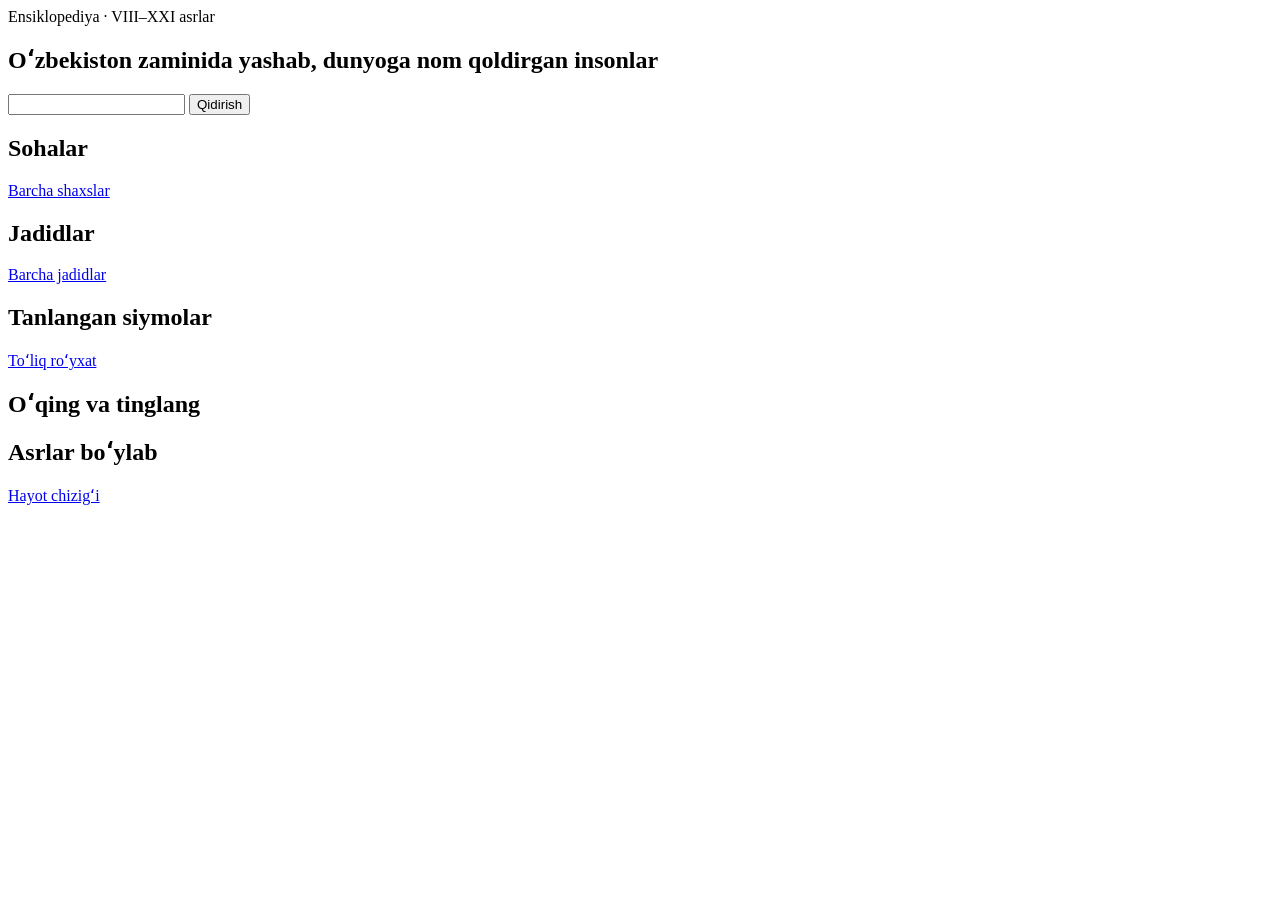
==== index.html @ da5633ae "Add files via upload" ====
<!doctype html>
<html lang="uz">
<head>
  <meta charset="utf-8">
  <meta name="viewport" content="width=device-width, initial-scale=1">
  <link rel="preconnect" href="https://fonts.googleapis.com">
  <link rel="preconnect" href="https://fonts.gstatic.com" crossorigin>
  <link href="https://fonts.googleapis.com/css2?family=Source+Serif+4:ital,opsz,wght@0,8..60,400;0,8..60,600;1,8..60,400&family=Golos+Text:wght@400;500;600&display=swap" rel="stylesheet">
  <link rel="stylesheet" href="css/style.css">
  <link rel="icon" href="data:image/svg+xml,%3Csvg xmlns=%27http://www.w3.org/2000/svg%27 viewBox=%270 0 32 32%27%3E%3Crect width=%2732%27 height=%2732%27 rx=%276%27 fill=%27%231d1a14%27/%3E%3Ctext x=%2716%27 y=%2723%27 font-family=%27Georgia,serif%27 font-size=%2720%27 font-weight=%27700%27 fill=%27%23f6f0e4%27 text-anchor=%27middle%27%3EM%3C/text%3E%3C/svg%3E">
  <script>document.documentElement.classList.add('js')</script>
  <title data-i18n="title.index">MEROS — Oʻzbekiston buyuk siymolari ensiklopediyasi</title>
  <meta name="description" content="Oʻzbekiston zaminida yashab, dunyoga nom qoldirgan shoirlar, olimlar va maʼrifatparvarlar haqida biografiyalar, asarlar va audiokitoblar.">
</head>
<body data-page="index">
  <header id="site-header"></header>
  <main>
    <section class="hero">
      <div class="wrap">
        <div class="load-in">
          <span class="label" data-i18n="home.kicker">Ensiklopediya · VIII–XXI asrlar</span>
          <h1 class="display" data-i18n="home.title">Oʻzbekiston zaminida yashab, dunyoga nom qoldirgan insonlar</h1>
          <p class="lede" data-i18n="home.lede"></p>
          <form class="hero-search" id="hero-form" role="search">
            <input type="search" data-i18n-ph="home.searchPh" placeholder="" aria-label="Qidiruv">
            <button type="submit" data-i18n="ui.search">Qidirish</button>
          </form>
        </div>
        <div class="hero-feature" id="feature"></div>
      </div>
    </section>
    <section class="section">
      <div class="wrap">
        <div class="section-head rv"><h2 class="h2" data-i18n="home.fields">Sohalar</h2><a class="link" href="shaxslar.html" data-i18n="home.all">Barcha shaxslar</a></div>
        <div class="fields rv" id="fields"></div>
      </div>
    </section>
    <section class="section jadid-band">
      <div class="wrap">
        <div class="section-head rv"><div><h2 class="h2" data-i18n="home.jadids">Jadidlar</h2><p data-i18n="home.jadidsText"></p></div><a class="link" href="shaxslar.html?soha=jadid" data-i18n="home.jadidsAll">Barcha jadidlar</a></div>
        <div class="jadid-strip rv" id="jadids"></div>
      </div>
    </section>
    <section class="section">
      <div class="wrap">
        <div class="section-head rv"><h2 class="h2" data-i18n="home.featured">Tanlangan siymolar</h2><a class="link" href="shaxslar.html" data-i18n="home.fullList">Toʻliq roʻyxat</a></div>
        <div class="grid g-4" id="featured"></div>
      </div>
    </section>
    <section class="section">
      <div class="wrap listen">
        <div class="rv"><h2 class="h2" data-i18n="home.listen">Oʻqing va tinglang</h2><p class="lede" style="margin-top:14px" data-i18n="home.listenText"></p></div>
        <div class="listen-list rv" id="listen"></div>
      </div>
    </section>
    <section class="section">
      <div class="wrap">
        <div class="section-head rv"><h2 class="h2" data-i18n="home.centuries">Asrlar boʻylab</h2><a class="link" href="davrlar.html" data-i18n="home.lifeline">Hayot chizigʻi</a></div>
        <div class="centuries rv" id="centuries"></div>
      </div>
    </section>
  </main>
  <footer id="site-footer"></footer>
  <script src="js/data.js"></script>
  <script src="js/i18n.js"></script>
  <script src="js/people-ru.js"></script>
  <script src="js/people-en.js"></script>
  <script src="js/works.js"></script>
  <script src="js/audio.js"></script>
  <script src="js/app.js"></script>
</body>
</html>
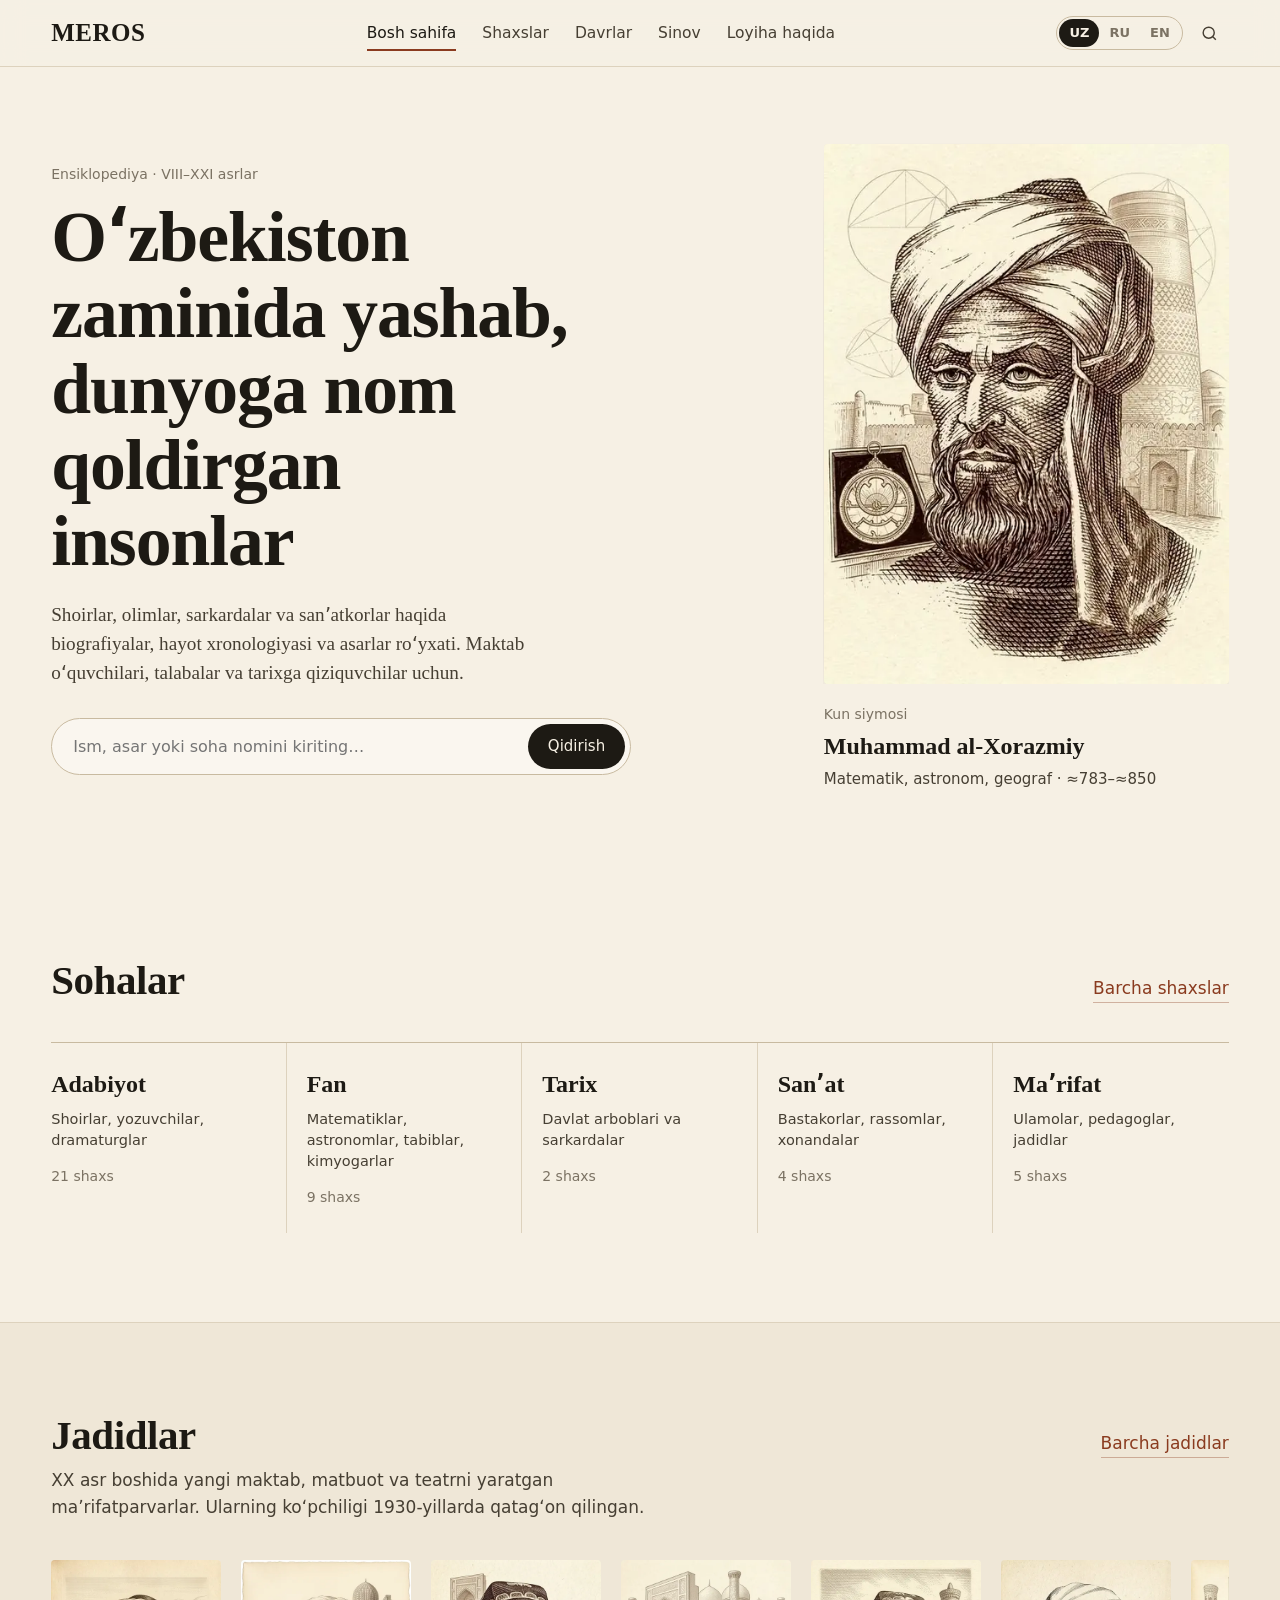
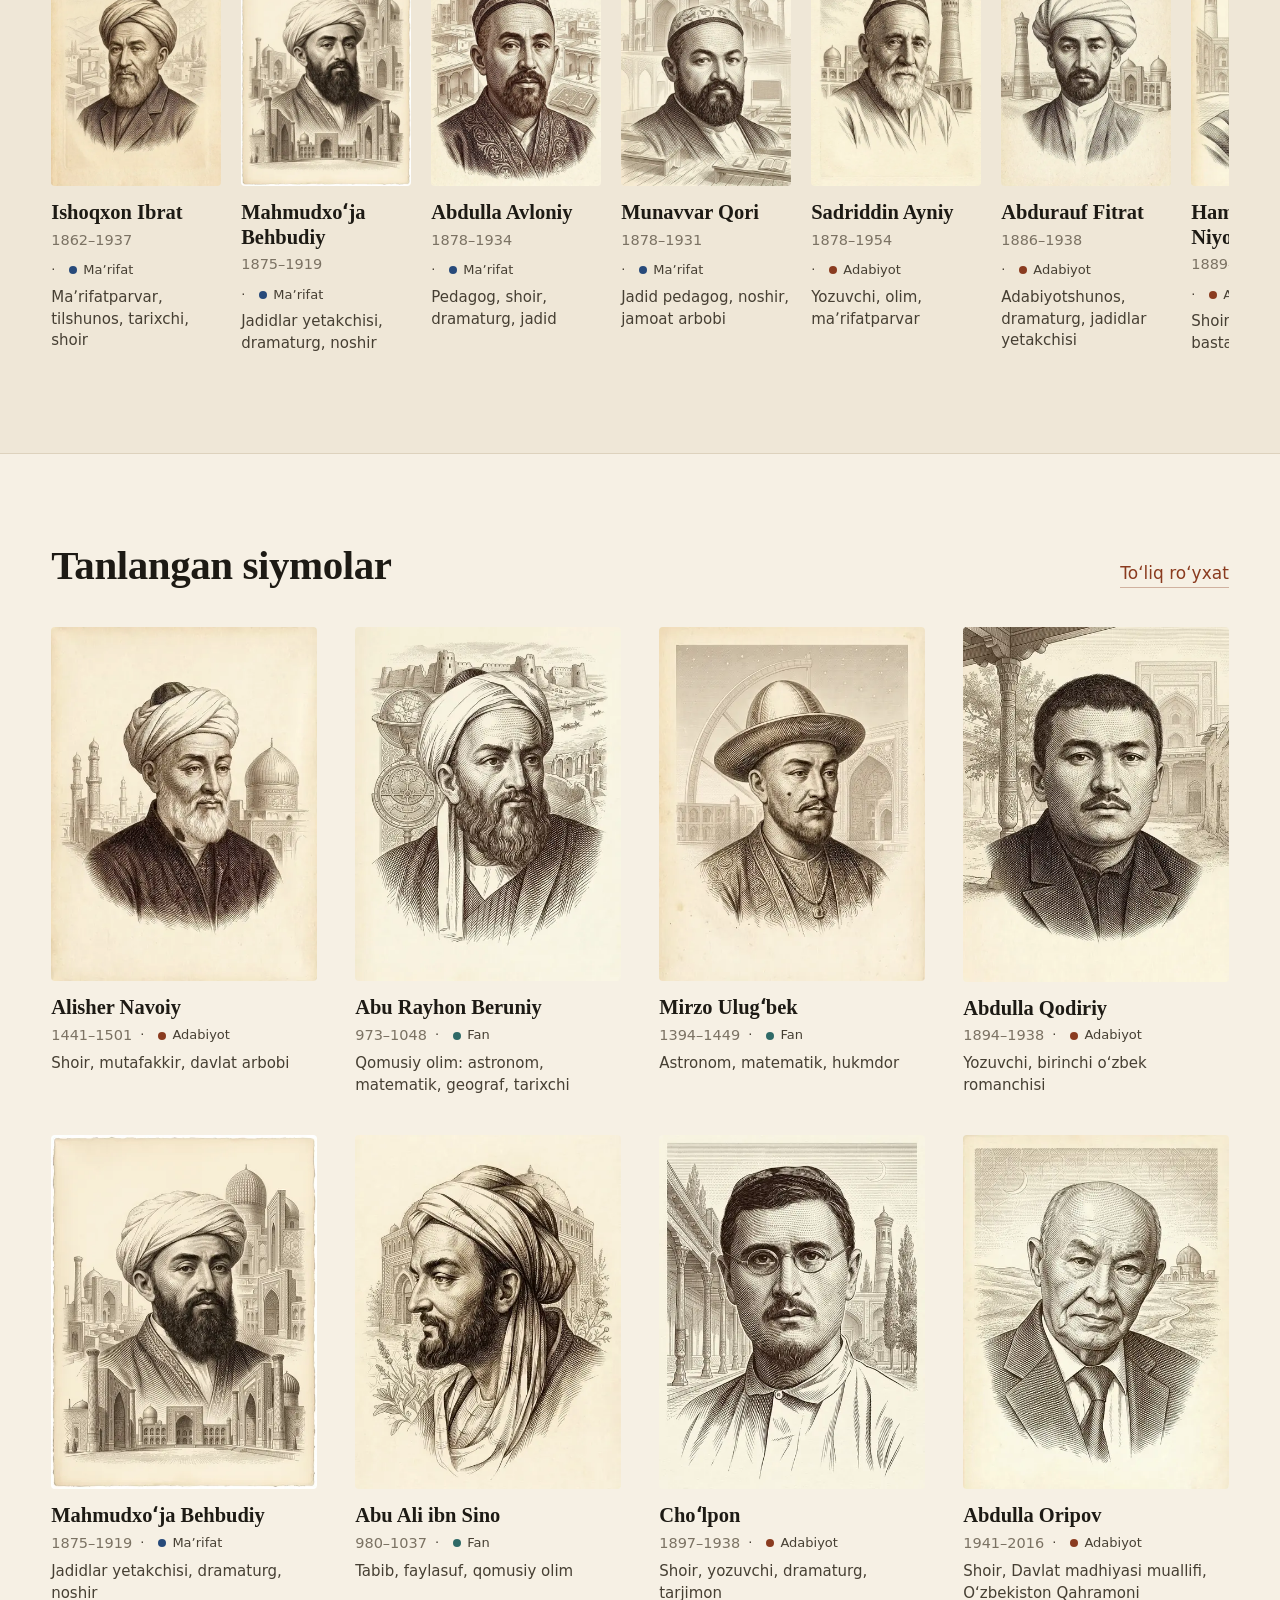
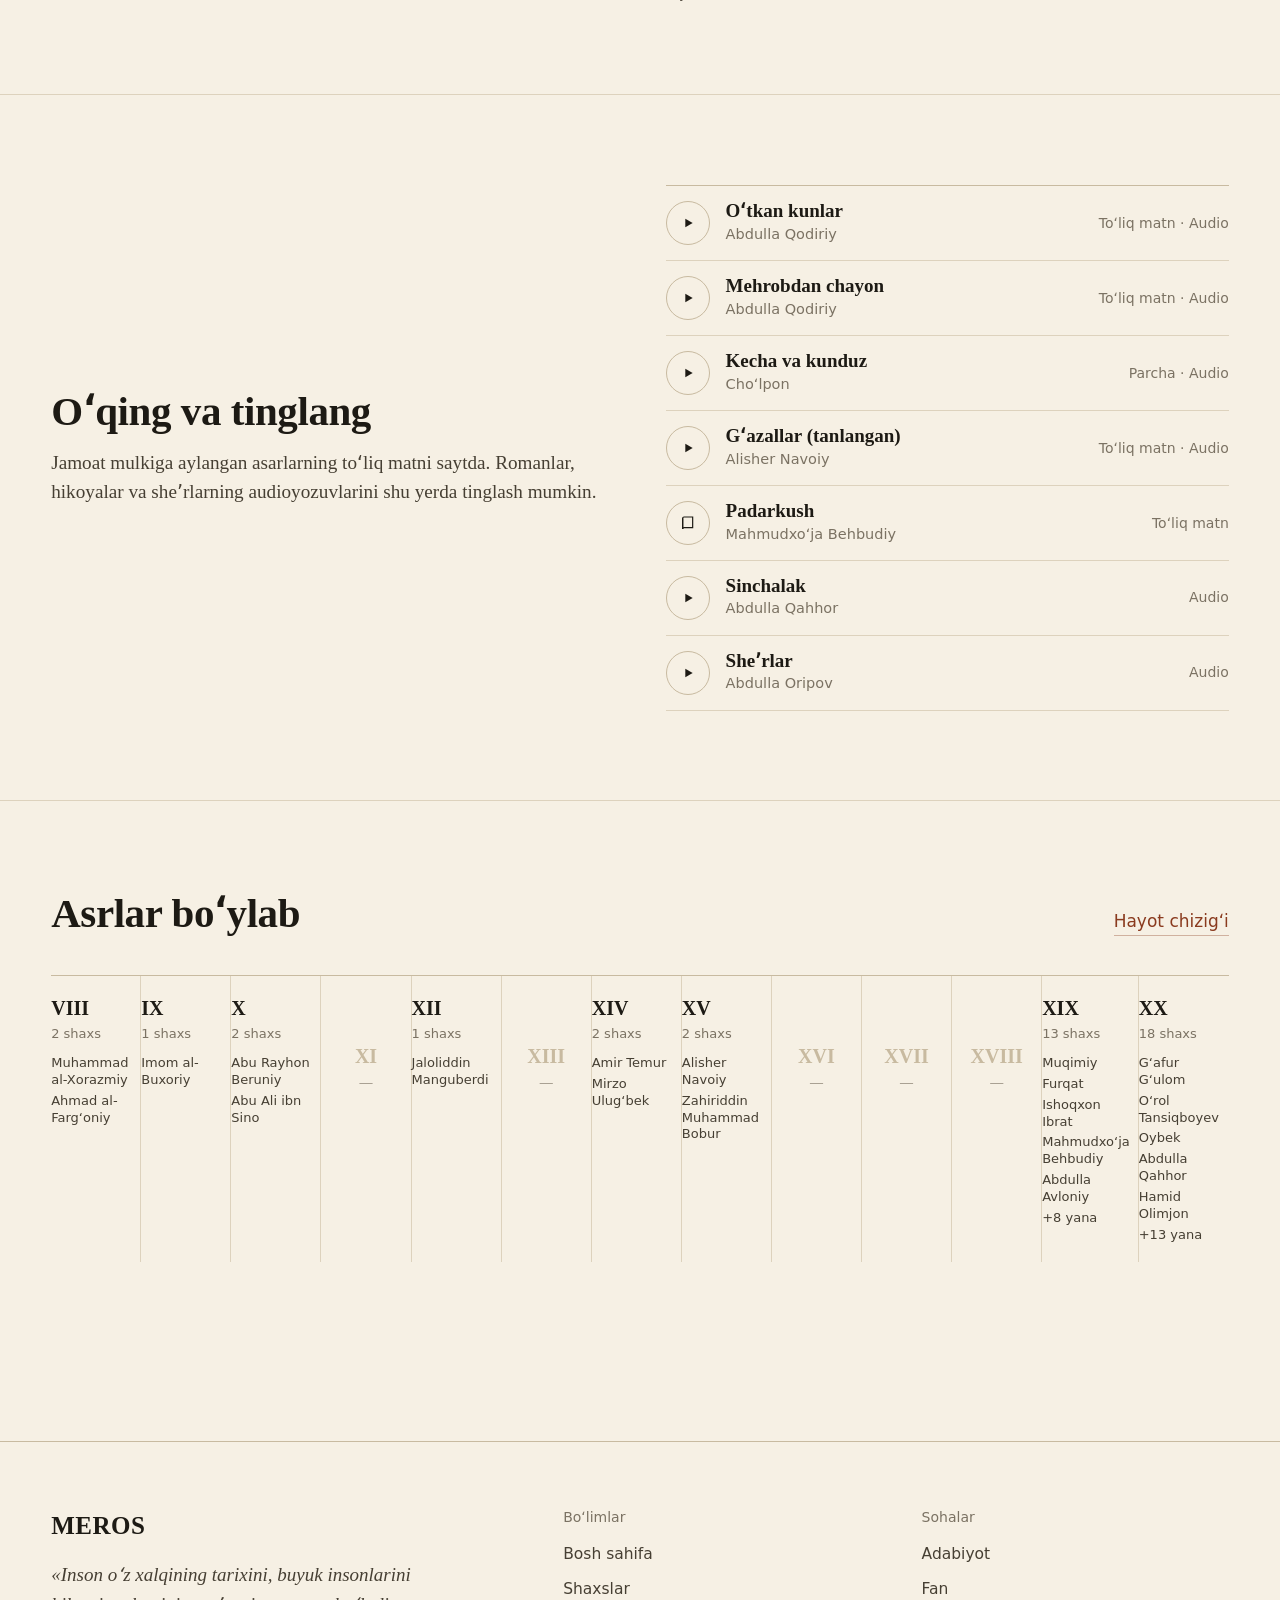
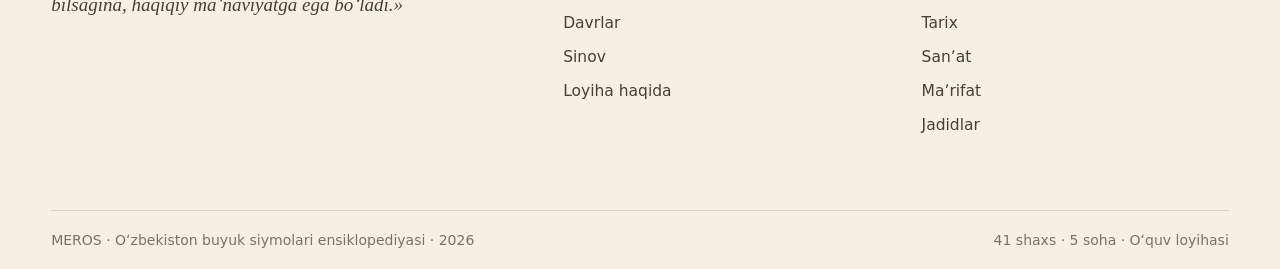
==== commit 8e18123c: "Add files via upload" ====
--- a/index.html
+++ b/index.html
@@ -61,12 +61,18 @@
     </section>
   </main>
   <footer id="site-footer"></footer>
-  <script src="js/data.js"></script>
-  <script src="js/i18n.js"></script>
-  <script src="js/people-ru.js"></script>
-  <script src="js/people-en.js"></script>
-  <script src="js/works.js"></script>
-  <script src="js/audio.js"></script>
-  <script src="js/app.js"></script>
+  <script>
+  (function () {
+    var l = new URLSearchParams(location.search).get("lang");
+    if (!l) { try { l = localStorage.getItem("meros-lang"); } catch (e) {} }
+    var s = ["js/data.js", "js/i18n.js"];
+    if (l === "ru") s.push("js/people-ru.js");
+    if (l === "en") s.push("js/people-en.js");
+    s.push("js/works.js");
+    if (/(index|asar)\.html$|\/$/.test(location.pathname)) s.push("js/audio.js");
+    s.push("js/app.js");
+    s.forEach(function (src) { var e = document.createElement("script"); e.src = src; e.async = false; document.body.appendChild(e); });
+  })();
+  </script>
 </body>
 </html>
--- a/css/style.css
+++ b/css/style.css
@@ -0,0 +1,562 @@
+/* MEROS — dizayn tizimi. Qogʻoz, siyoh, gravyura. */
+:root {
+  --paper: #f6f0e4;
+  --paper-2: #efe7d7;
+  --paper-3: #e6dcc8;
+  --ink: #1d1a14;
+  --ink-2: #463f33;
+  --mute: #7b7263;
+  --rule: #ddd2bd;
+  --rule-2: #c8baa0;
+  --accent: #8a3b1f;      /* terrakota — faqat urgʻu uchun */
+  --accent-2: #b0512c;
+  --lapis: #274a7a;
+  --f-adabiyot: #8a3b1f; --f-fan: #2f6a67; --f-tarix: #6b4a8a; --f-sanat: #a7792b; --f-marifat: #274a7a;
+  --serif: "Source Serif 4", "Iowan Old Style", Georgia, serif;
+  --sans: "Golos Text", "Segoe UI", system-ui, sans-serif;
+  --gutter: clamp(16px, 4vw, 56px);
+  --max: 1280px;
+  --ease: cubic-bezier(.22,.7,.2,1);
+}
+@media (prefers-color-scheme: dark) {
+  :root:not([data-theme="light"]) {
+    --paper: #16140f; --paper-2: #1e1b15; --paper-3: #29251d;
+    --ink: #eee7d8; --ink-2: #cdc4b2; --mute: #958b7a; --rule: #332e25; --rule-2: #4a4336;
+    --accent: #e0875f; --accent-2: #f0a07b; --lapis: #9dbbe8;
+    --f-adabiyot: #e0875f; --f-fan: #74b8b3; --f-tarix: #b79ad6; --f-sanat: #d8ad5e; --f-marifat: #9dbbe8;
+  }
+}
+:root[data-theme="dark"] {
+  --paper: #16140f; --paper-2: #1e1b15; --paper-3: #29251d;
+  --ink: #eee7d8; --ink-2: #cdc4b2; --mute: #958b7a; --rule: #332e25; --rule-2: #4a4336;
+  --accent: #e0875f; --accent-2: #f0a07b; --lapis: #9dbbe8;
+}
+*, *::before, *::after { box-sizing: border-box; }
+html { -webkit-text-size-adjust: 100%; }
+body { margin: 0; background: var(--paper); color: var(--ink); font-family: var(--sans); font-size: 17px; line-height: 1.6; -webkit-font-smoothing: antialiased; text-rendering: optimizeLegibility; }
+img { max-width: 100%; display: block; }
+a { color: inherit; text-decoration: none; }
+a:focus-visible, button:focus-visible, input:focus-visible, select:focus-visible { outline: 2px solid var(--accent); outline-offset: 3px; }
+button { font: inherit; color: inherit; background: none; border: 0; padding: 0; cursor: pointer; }
+h1, h2, h3, h4 { margin: 0; font-weight: 600; }
+p { margin: 0; }
+ul, ol { margin: 0; padding: 0; list-style: none; }
+::selection { background: var(--accent); color: var(--paper); }
+
+/* Tipografika */
+.serif { font-family: var(--serif); }
+.label { font-size: 14px; color: var(--mute); font-weight: 500; }
+.mono { font-size: 14px; color: var(--mute); font-variant-numeric: tabular-nums; }
+.display { font-family: var(--serif); font-size: clamp(40px, 5.6vw, 76px); line-height: 1.06; letter-spacing: -.015em; font-weight: 600; text-wrap: balance; }
+.h2 { font-family: var(--serif); font-size: clamp(28px, 3.2vw, 42px); line-height: 1.12; letter-spacing: -.01em; text-wrap: balance; }
+.h3 { font-family: var(--serif); font-size: clamp(21px, 2vw, 26px); line-height: 1.2; }
+.lede { font-family: var(--serif); font-size: clamp(19px, 1.5vw, 22px); line-height: 1.5; color: var(--ink-2); text-wrap: pretty; }
+.prose { font-family: var(--serif); font-size: clamp(18px, 1.3vw, 20px); line-height: 1.68; }
+.prose p + p { margin-top: 1em; }
+.small { font-size: 15px; color: var(--mute); }
+.link { color: var(--accent); border-bottom: 1px solid color-mix(in srgb, var(--accent) 35%, transparent); transition: border-color .2s; }
+.link:hover { border-color: var(--accent); }
+.num { font-variant-numeric: tabular-nums lining-nums; }
+
+/* Layout */
+.wrap { max-width: var(--max); margin: 0 auto; padding: 0 var(--gutter); }
+.section { padding: clamp(56px, 7vw, 104px) 0; }
+.section + .section { border-top: 1px solid var(--rule); }
+.section-head { display: flex; align-items: baseline; justify-content: space-between; gap: 24px; margin-bottom: clamp(24px, 3vw, 44px); flex-wrap: wrap; }
+.section-head p { max-width: 56ch; color: var(--ink-2); margin-top: 8px; }
+.grid { display: grid; gap: clamp(20px, 3vw, 40px); }
+.g-3 { grid-template-columns: repeat(3, 1fr); }
+.g-4 { grid-template-columns: repeat(4, 1fr); }
+@media (max-width: 1024px) { .g-4 { grid-template-columns: repeat(3, 1fr); } }
+@media (max-width: 760px) { .g-3, .g-4 { grid-template-columns: 1fr 1fr; } }
+@media (max-width: 460px) { .g-3, .g-4 { grid-template-columns: 1fr; } }
+
+/* Header */
+.site-header { position: sticky; top: 0; z-index: 50; background: color-mix(in srgb, var(--paper) 90%, transparent); backdrop-filter: blur(12px); -webkit-backdrop-filter: blur(12px); border-bottom: 1px solid var(--rule); }
+.site-header .wrap { display: grid; grid-template-columns: auto 1fr auto; align-items: center; gap: 28px; height: 66px; }
+.brand-mark { font-family: var(--serif); font-size: 25px; font-weight: 600; letter-spacing: .02em; }
+.nav { display: flex; gap: 26px; justify-content: center; }
+.nav a { font-size: 15.5px; color: var(--ink-2); padding: 6px 0; position: relative; }
+.nav a::after { content: ""; position: absolute; left: 0; right: 100%; bottom: 0; height: 2px; background: var(--accent); transition: right .35s var(--ease); }
+.nav a:hover::after, .nav a[aria-current="page"]::after { right: 0; }
+.nav a[aria-current="page"] { color: var(--ink); }
+.header-tools { display: flex; align-items: center; gap: 8px; }
+.lang { display: inline-flex; border: 1px solid var(--rule-2); border-radius: 999px; padding: 2px; }
+.lang button { padding: 4px 10px; font-size: 13px; font-weight: 600; color: var(--mute); border-radius: 999px; transition: background .2s, color .2s; }
+.lang button[aria-pressed="true"] { background: var(--ink); color: var(--paper); }
+.icon-btn { width: 38px; height: 38px; display: grid; place-items: center; border-radius: 999px; color: var(--ink-2); transition: background .2s; }
+.icon-btn:hover { background: var(--paper-2); }
+.icon-btn svg { width: 19px; height: 19px; }
+.nav-toggle { display: none; }
+@media (max-width: 900px) {
+  .site-header .wrap { grid-template-columns: 1fr auto; }
+  .nav { display: none; }
+  .nav-toggle { display: grid; }
+  .nav.open { display: flex; flex-direction: column; gap: 0; position: absolute; left: 0; right: 0; top: 66px; background: var(--paper); border-bottom: 1px solid var(--rule); padding: 6px var(--gutter) 14px; animation: drop .3s var(--ease); }
+  .nav.open a { padding: 13px 0; border-bottom: 1px solid var(--rule); font-size: 18px; font-family: var(--serif); }
+  .nav.open a::after { display: none; }
+}
+@keyframes drop { from { opacity: 0; transform: translateY(-8px); } }
+
+/* Buttons */
+.btn { display: inline-flex; align-items: center; gap: 10px; padding: 12px 20px; border-radius: 999px; border: 1px solid var(--ink); font-size: 15px; font-weight: 500; transition: background .2s, color .2s, transform .2s; }
+.btn:hover { background: var(--ink); color: var(--paper); }
+.btn:active { transform: scale(.98); }
+.btn-primary { background: var(--ink); color: var(--paper); }
+.btn-primary:hover { background: var(--accent); border-color: var(--accent); }
+.btn-ghost { border-color: var(--rule-2); }
+.btn-ghost:hover { border-color: var(--ink); background: transparent; color: var(--ink); }
+.btn-sm { padding: 8px 14px; font-size: 14px; }
+.btn svg { width: 16px; height: 16px; }
+
+/* Portrait (gravyura) */
+.portrait { position: relative; overflow: hidden; background: #efe6d3; aspect-ratio: 3 / 4; border-radius: 4px; }
+.portrait img { width: 100%; height: 100%; object-fit: cover; transition: transform 1.2s var(--ease); }
+.card:hover .portrait img { transform: scale(1.035); }
+.monogram { position: absolute; inset: 0; display: grid; place-items: center; background: #efe6d3; color: #5b4630; }
+.monogram::before { content: ""; position: absolute; inset: 12px; border: 1px solid #cdbb9a; border-radius: 2px; }
+.monogram b { font-family: var(--serif); font-weight: 400; font-size: clamp(56px, 9vw, 110px); line-height: 1; letter-spacing: -.02em; }
+.monogram span { position: absolute; bottom: 22px; left: 0; right: 0; text-align: center; font-size: 14px; color: #8a7657; }
+.thumb { overflow: hidden; background: #efe6d3; position: relative; border-radius: 3px; }
+.thumb img { width: 100%; height: 100%; object-fit: cover; object-position: 50% 22%; }
+.thumb .monogram b { font-size: 20px; }
+.thumb .monogram::before { inset: 3px; }
+.thumb .monogram span { display: none; }
+
+/* Card */
+.card { display: block; }
+.card .portrait { margin-bottom: 14px; }
+.card-name { font-family: var(--serif); font-size: clamp(20px, 1.6vw, 23px); line-height: 1.2; font-weight: 600; }
+.card-meta { margin-top: 4px; font-size: 14.5px; color: var(--mute); display: flex; gap: 8px; flex-wrap: wrap; }
+.card-meta .dot::before { content: "·"; margin-right: 8px; }
+.card-role { margin-top: 6px; font-size: 15px; color: var(--ink-2); line-height: 1.45; }
+.tag { display: inline-flex; align-items: center; gap: 6px; font-size: 13px; font-weight: 500; color: var(--ink-2); }
+.tag i { width: 8px; height: 8px; border-radius: 50%; background: var(--f, var(--accent)); display: inline-block; }
+
+/* Rows */
+.rows { border-top: 1px solid var(--rule-2); }
+.row { display: grid; grid-template-columns: 60px 1fr auto; gap: 18px; align-items: center; padding: 14px 0; border-bottom: 1px solid var(--rule); transition: background .2s; }
+.row:hover { background: var(--paper-2); }
+.row .thumb { width: 60px; height: 76px; }
+.row-name { font-family: var(--serif); font-size: 21px; font-weight: 600; line-height: 1.2; }
+.row-sub { font-size: 15px; color: var(--ink-2); margin-top: 2px; }
+.row-years { font-size: 15px; color: var(--mute); white-space: nowrap; font-variant-numeric: tabular-nums; }
+@media (max-width: 560px) { .row { grid-template-columns: 52px 1fr; } .row .thumb { width: 52px; height: 66px; } .row-years { grid-column: 2; } }
+
+/* Hero */
+.hero .wrap { display: grid; grid-template-columns: 7fr 4fr; gap: clamp(28px, 5vw, 72px); padding-top: clamp(40px, 6vw, 88px); padding-bottom: clamp(48px, 6vw, 88px); align-items: center; }
+.hero .display { margin: 12px 0 22px; max-width: 15ch; }
+.hero .lede { max-width: 50ch; margin-bottom: 30px; }
+.hero-search { display: flex; max-width: 580px; border: 1px solid var(--rule-2); border-radius: 999px; background: color-mix(in srgb, var(--paper) 60%, white); padding: 5px; transition: border-color .2s, box-shadow .2s; }
+.hero-search:focus-within { border-color: var(--ink); box-shadow: 0 0 0 4px color-mix(in srgb, var(--accent) 12%, transparent); }
+.hero-search input { flex: 1; border: 0; background: transparent; padding: 10px 16px; font: inherit; font-size: 16px; color: var(--ink); min-width: 0; outline: none; }
+.hero-search button { padding: 0 20px; background: var(--ink); color: var(--paper); border-radius: 999px; font-weight: 500; font-size: 15px; }
+.hero-search button:hover { background: var(--accent); }
+.hero-feature .portrait { box-shadow: 0 30px 60px -30px rgba(60,40,20,.35); }
+.feature-cap { margin-top: 16px; }
+.feature-cap .name { font-family: var(--serif); font-size: 24px; font-weight: 600; }
+.feature-cap .sub { color: var(--ink-2); font-size: 15px; margin-top: 2px; }
+@media (max-width: 900px) { .hero .wrap { grid-template-columns: 1fr; } .hero-feature { max-width: 380px; } }
+
+/* Field index */
+.fields { display: grid; grid-template-columns: repeat(5, 1fr); border-top: 1px solid var(--rule-2); }
+.field-item { padding: 22px 20px 24px 0; border-right: 1px solid var(--rule); transition: background .25s; position: relative; }
+.field-item + .field-item { padding-left: 20px; }
+.field-item:last-child { border-right: 0; }
+.field-item:hover { background: var(--paper-2); }
+.field-item .fname { font-family: var(--serif); font-size: 24px; font-weight: 600; }
+.field-item .fdesc { font-size: 14.5px; color: var(--ink-2); margin-top: 6px; line-height: 1.45; }
+.field-item .fcount { margin-top: 14px; font-size: 14px; color: var(--mute); }
+.field-item::before { content: ""; position: absolute; left: 0; top: -1px; height: 2px; width: 0; background: var(--f); transition: width .5s var(--ease); }
+.field-item + .field-item::before { left: 20px; }
+.field-item:hover::before { width: 48px; }
+@media (max-width: 1000px) { .fields { grid-template-columns: 1fr 1fr; } .field-item, .field-item + .field-item { padding: 20px 16px 20px 0; border-right: 0; border-bottom: 1px solid var(--rule); } .field-item + .field-item::before { left: 0; } }
+
+/* Jadids band */
+.jadid-band { background: var(--paper-2); }
+.jadid-strip { display: grid; grid-auto-flow: column; grid-auto-columns: minmax(170px, 1fr); gap: 20px; overflow-x: auto; padding-bottom: 8px; scroll-snap-type: x mandatory; scrollbar-width: thin; }
+.jadid-strip .card { scroll-snap-align: start; }
+
+/* Listen band */
+.listen { display: grid; grid-template-columns: 1fr 1fr; gap: clamp(24px, 4vw, 56px); align-items: center; }
+.listen-list { border-top: 1px solid var(--rule-2); }
+.listen-item { display: grid; grid-template-columns: 44px 1fr auto; gap: 16px; align-items: center; padding: 14px 0; border-bottom: 1px solid var(--rule); }
+.listen-item .play { width: 44px; height: 44px; border-radius: 50%; border: 1px solid var(--rule-2); display: grid; place-items: center; transition: background .2s, border-color .2s; }
+.listen-item:hover .play { background: var(--ink); color: var(--paper); border-color: var(--ink); }
+.listen-item .play svg { width: 16px; height: 16px; }
+.listen-item .t { font-family: var(--serif); font-size: 19px; font-weight: 600; line-height: 1.2; }
+.listen-item .a { font-size: 14.5px; color: var(--mute); }
+@media (max-width: 800px) { .listen { grid-template-columns: 1fr; } }
+
+/* Centuries strip */
+.centuries { display: grid; grid-template-columns: repeat(13, 1fr); border-top: 1px solid var(--rule-2); }
+.century { padding: 16px 8px 18px 0; border-right: 1px solid var(--rule); min-height: 130px; }
+.century:last-child { border-right: 0; }
+.century .c { font-family: var(--serif); font-size: 20px; font-weight: 600; }
+.century .n { font-size: 13px; color: var(--mute); }
+.century ul { margin-top: 10px; display: flex; flex-direction: column; gap: 4px; }
+.century li a { font-size: 13px; color: var(--ink-2); line-height: 1.3; display: block; }
+.century li a:hover { color: var(--accent); }
+.century.empty .c { color: var(--rule-2); }
+@media (max-width: 1100px) { .centuries { grid-template-columns: repeat(7, 1fr); } .century { border-bottom: 1px solid var(--rule); } }
+@media (max-width: 640px) { .centuries { grid-template-columns: repeat(4, 1fr); } }
+
+/* Footer */
+.site-footer { border-top: 1px solid var(--rule-2); margin-top: clamp(56px, 7vw, 104px); }
+.site-footer .top { padding: clamp(40px, 5vw, 64px) 0; display: grid; grid-template-columns: 1.5fr 1fr 1fr; gap: var(--gutter); }
+.site-footer .fq { margin-top: 14px; font-family: var(--serif); font-style: italic; font-size: 19px; color: var(--ink-2); max-width: 42ch; }
+.site-footer h4 { font-size: 14px; color: var(--mute); font-weight: 500; margin-bottom: 12px; }
+.site-footer li { margin-bottom: 7px; }
+.site-footer li a { color: var(--ink-2); font-size: 15.5px; }
+.site-footer li a:hover { color: var(--accent); }
+.site-footer .bottom { border-top: 1px solid var(--rule); padding: 18px 0; display: flex; justify-content: space-between; gap: 16px; flex-wrap: wrap; font-size: 14px; color: var(--mute); }
+@media (max-width: 760px) { .site-footer .top { grid-template-columns: 1fr; } }
+
+/* Catalog */
+.page-head { padding: clamp(36px, 5vw, 72px) 0 clamp(20px, 3vw, 36px); }
+.page-head .display { font-size: clamp(38px, 5vw, 64px); margin: 0 0 14px; }
+.page-head .lede { max-width: 60ch; }
+.toolbar { position: sticky; top: 66px; z-index: 30; background: color-mix(in srgb, var(--paper) 94%, transparent); backdrop-filter: blur(8px); border-bottom: 1px solid var(--rule); display: grid; grid-template-columns: 1fr auto; gap: 14px; align-items: center; padding: 12px 0; }
+.chips { display: flex; gap: 6px; flex-wrap: wrap; }
+.chip { padding: 7px 14px; border: 1px solid var(--rule-2); border-radius: 999px; font-size: 14.5px; color: var(--ink-2); transition: all .2s var(--ease); }
+.chip:hover { border-color: var(--ink); color: var(--ink); }
+.chip[aria-pressed="true"] { background: var(--ink); color: var(--paper); border-color: var(--ink); }
+.tools { display: flex; gap: 8px; align-items: center; flex-wrap: wrap; }
+.field { display: inline-flex; align-items: center; gap: 8px; border: 1px solid var(--rule-2); border-radius: 999px; padding: 0 12px; height: 38px; }
+.field input, .field select { border: 0; background: transparent; font: inherit; font-size: 14.5px; color: var(--ink); height: 100%; min-width: 0; outline: none; }
+.field select { appearance: none; -webkit-appearance: none; cursor: pointer; padding-right: 2px; }
+.field svg { width: 15px; height: 15px; color: var(--mute); flex: none; }
+.seg { display: inline-flex; border: 1px solid var(--rule-2); border-radius: 999px; padding: 2px; }
+.seg button { width: 34px; height: 32px; display: grid; place-items: center; color: var(--mute); border-radius: 999px; }
+.seg button[aria-pressed="true"] { background: var(--ink); color: var(--paper); }
+.seg svg { width: 16px; height: 16px; }
+.results-meta { display: flex; justify-content: space-between; align-items: baseline; padding: 20px 0; gap: 12px; flex-wrap: wrap; }
+.empty { padding: 64px 0; text-align: center; color: var(--mute); font-family: var(--serif); font-size: 22px; }
+@media (max-width: 900px) { .toolbar { grid-template-columns: 1fr; } .chips { overflow-x: auto; flex-wrap: nowrap; scrollbar-width: none; } .chips::-webkit-scrollbar { display: none; } .chip { white-space: nowrap; } }
+
+/* Person */
+main:has(> .region-bg) { position: relative; }
+.region-bg { position: absolute; top: 0; left: 0; right: 0; height: clamp(440px, 78vh, 780px); z-index: 0; pointer-events: none; overflow: hidden; -webkit-mask-image: linear-gradient(to right, transparent 0, #000 12%, #000 88%, transparent 100%); mask-image: linear-gradient(to right, transparent 0, #000 12%, #000 88%, transparent 100%); }
+.region-bg img { width: 100%; height: 100%; object-fit: cover; object-position: center 55%; opacity: 0; transition: opacity 1.2s var(--ease); -webkit-mask-image: linear-gradient(to bottom, #000 0%, rgba(0,0,0,.85) 45%, transparent 100%); mask-image: linear-gradient(to bottom, #000 0%, rgba(0,0,0,.85) 45%, transparent 100%); }
+.region-bg.on img { opacity: .4; }
+.region-bg ~ .wrap { position: relative; z-index: 1; }
+@media (prefers-color-scheme: dark) { :root:not([data-theme="light"]) .region-bg img { filter: invert(1) sepia(.35) brightness(.9); } :root:not([data-theme="light"]) .region-bg.on img { opacity: .16; } }
+:root[data-theme="dark"] .region-bg img { filter: invert(1) sepia(.35) brightness(.9); }
+:root[data-theme="dark"] .region-bg.on img { opacity: .16; }
+@media (max-width: 760px) { .region-bg { height: 520px; } .region-bg img { object-position: 60% 40%; } .region-bg.on img { opacity: .28; } }
+@media print { .region-bg { display: none; } }
+.crumbs { display: flex; gap: 8px; align-items: center; padding-top: 22px; flex-wrap: wrap; font-size: 14.5px; color: var(--mute); }
+.crumbs a:hover { color: var(--accent); }
+.person-head { display: grid; grid-template-columns: 4fr 7fr; gap: clamp(28px, 5vw, 72px); align-items: end; padding: clamp(24px, 4vw, 48px) 0 clamp(28px, 4vw, 48px); }
+.person-head .portrait { max-width: 460px; box-shadow: 0 30px 60px -32px rgba(60,40,20,.4); }
+.photo-cap { margin-top: 10px; font-size: 14px; color: var(--mute); display: flex; gap: 12px; flex-wrap: wrap; }
+.photo-cap button { color: var(--accent); border-bottom: 1px solid color-mix(in srgb, var(--accent) 35%, transparent); }
+.person-head .display { font-size: clamp(38px, 5vw, 68px); margin: 10px 0 8px; }
+.person-role { font-family: var(--serif); font-size: clamp(19px, 1.6vw, 23px); color: var(--ink-2); font-style: italic; }
+.person-dates { margin-top: 22px; display: flex; gap: 32px; flex-wrap: wrap; border-top: 1px solid var(--rule-2); padding-top: 16px; }
+.person-dates small { display: block; font-size: 14px; color: var(--mute); }
+.person-dates b { display: block; font-family: var(--serif); font-size: 21px; font-weight: 600; margin: 2px 0; }
+.person-head .lede { margin-top: 24px; }
+@media (max-width: 900px) { .person-head { grid-template-columns: 1fr; } .person-head .portrait { max-width: 340px; } }
+
+/* Life path (journey) */
+.journey { padding: clamp(40px, 5vw, 72px) 0; border-top: 1px solid var(--rule); }
+.journey-ends { display: grid; grid-template-columns: 1fr 1fr; gap: 24px; margin-top: 26px; }
+.journey-end { padding: 20px 22px; border-radius: 6px; background: var(--paper-2); }
+.journey-end:last-child { background: var(--ink); color: var(--paper); }
+.journey-end small { display: block; font-size: 14px; opacity: .7; margin-bottom: 6px; }
+.journey-end p { font-family: var(--serif); font-size: clamp(18px, 1.6vw, 22px); line-height: 1.35; font-weight: 600; }
+.jline { position: relative; margin: 36px 0 8px; height: 150px; }
+.jline svg { position: absolute; inset: 0; width: 100%; height: 100%; overflow: visible; }
+.jline .track { stroke: var(--rule-2); stroke-width: 1; }
+.jline .path { stroke: var(--accent); stroke-width: 3; stroke-linecap: round; fill: none; stroke-dasharray: 1; stroke-dashoffset: 1; }
+.jline.in .path { animation: draw 2.2s var(--ease) forwards; }
+@keyframes draw { to { stroke-dashoffset: 0; } }
+.jdot { position: absolute; top: 50%; transform: translate(-50%, -50%) scale(0); width: 14px; height: 14px; border-radius: 50%; background: var(--paper); border: 3px solid var(--accent); transition: transform .45s var(--ease); cursor: default; }
+.jline.in .jdot { transform: translate(-50%, -50%) scale(1); }
+.jdot.end { width: 20px; height: 20px; background: var(--accent); }
+.jlabel { position: absolute; width: 150px; font-size: 13.5px; line-height: 1.3; color: var(--ink-2); opacity: 0; transition: opacity .5s var(--ease), transform .5s var(--ease); }
+.jlabel b { display: block; font-family: var(--serif); font-size: 18px; color: var(--ink); font-variant-numeric: lining-nums; }
+.jlabel.up { bottom: calc(50% + 16px); transform: translate(-50%, 8px); text-align: center; }
+.jlabel.down { top: calc(50% + 16px); transform: translate(-50%, -8px); text-align: center; }
+.jline.in .jlabel { opacity: 1; transform: translate(-50%, 0); }
+.jlist { display: none; }
+@media (max-width: 760px) {
+  .journey-ends { grid-template-columns: 1fr; }
+  .jline { display: none; }
+  .jlist { display: block; border-left: 3px solid var(--accent); margin: 26px 0 0 8px; padding-left: 20px; }
+  .jlist li { position: relative; padding: 8px 0; }
+  .jlist li::before { content: ""; position: absolute; left: -29px; top: 15px; width: 12px; height: 12px; border-radius: 50%; background: var(--paper); border: 3px solid var(--accent); }
+  .jlist b { font-family: var(--serif); font-size: 18px; margin-right: 8px; }
+}
+
+/* Top works */
+.top-works { padding: clamp(40px, 5vw, 72px) 0; border-top: 1px solid var(--rule); }
+.tw-grid { display: grid; grid-template-columns: repeat(3, 1fr); gap: 20px; }
+.tw { display: flex; flex-direction: column; padding: 24px; border: 1px solid var(--rule-2); border-radius: 8px; background: color-mix(in srgb, var(--paper) 70%, white); transition: transform .35s var(--ease), box-shadow .35s var(--ease), border-color .35s; }
+.tw:hover { transform: translateY(-4px); box-shadow: 0 22px 40px -28px rgba(60,40,20,.45); border-color: var(--ink); }
+.tw .kind { font-size: 13.5px; color: var(--mute); display: flex; gap: 8px; align-items: center; }
+.tw .kind .n { font-family: var(--serif); font-size: 28px; color: var(--accent); font-weight: 600; margin-right: 6px; line-height: 1; }
+.tw h3 { font-family: var(--serif); font-size: 23px; line-height: 1.2; margin: 14px 0 10px; }
+.tw p { font-size: 15.5px; color: var(--ink-2); line-height: 1.55; flex: 1; display: -webkit-box; -webkit-line-clamp: 6; -webkit-box-orient: vertical; overflow: hidden; }
+.tw .acts { margin-top: 18px; display: flex; gap: 8px; flex-wrap: wrap; }
+.badge { display: inline-flex; align-items: center; gap: 5px; font-size: 12.5px; font-weight: 600; padding: 3px 9px; border-radius: 999px; background: var(--paper-3); color: var(--ink-2); }
+.badge svg { width: 12px; height: 12px; }
+@media (max-width: 900px) { .tw-grid { grid-template-columns: 1fr; } }
+@media (prefers-color-scheme: dark) { :root:not([data-theme="light"]) .tw { background: var(--paper-2); } }
+
+/* Person body */
+.person-body { display: grid; grid-template-columns: 7fr 4fr; gap: clamp(28px, 5vw, 72px); align-items: start; padding: clamp(40px, 5vw, 72px) 0; border-top: 1px solid var(--rule); }
+.person-main > * + * { margin-top: clamp(40px, 5vw, 64px); }
+.block-title { display: flex; align-items: baseline; justify-content: space-between; gap: 14px; margin-bottom: 18px; }
+.block-title .h3 { font-size: clamp(23px, 2.2vw, 30px); }
+.quote { border-left: 3px solid var(--accent); padding: 4px 0 4px 22px; }
+.quote blockquote { margin: 0; font-family: var(--serif); font-style: italic; font-size: clamp(22px, 2.4vw, 30px); line-height: 1.3; text-wrap: balance; }
+.quote cite { display: block; margin-top: 10px; font-style: normal; font-size: 14.5px; color: var(--mute); }
+.tl { display: grid; grid-template-columns: 76px 1fr; gap: 18px; padding: 11px 0; border-bottom: 1px solid var(--rule); align-items: baseline; }
+.tl .y { font-family: var(--serif); font-size: 21px; font-weight: 600; font-variant-numeric: lining-nums; }
+.tl .y.approx::before { content: "≈"; color: var(--mute); font-size: 15px; margin-right: 2px; }
+.tl .t { font-size: 16px; color: var(--ink-2); }
+.work { display: grid; grid-template-columns: 1fr auto; gap: 2px 20px; padding: 12px 0; border-bottom: 1px solid var(--rule); }
+.work .wt { font-family: var(--serif); font-size: 19px; font-weight: 600; }
+.work .wn { font-size: 15px; color: var(--ink-2); grid-column: 1; }
+.work .wy { grid-column: 2; grid-row: 1 / span 2; font-size: 14.5px; color: var(--mute); white-space: nowrap; }
+.keypoints { background: var(--paper-2); border-radius: 8px; padding: 24px 26px; }
+.keypoints ol { counter-reset: kp; display: grid; gap: 12px; margin-top: 12px; }
+.keypoints li { counter-increment: kp; display: grid; grid-template-columns: 28px 1fr; gap: 8px; font-family: var(--serif); font-size: 19px; line-height: 1.35; }
+.keypoints li::before { content: counter(kp) "."; color: var(--accent); font-weight: 600; }
+.person-side { position: sticky; top: 90px; display: grid; gap: 30px; }
+.fact { display: grid; grid-template-columns: 118px 1fr; gap: 12px; padding: 11px 0; border-bottom: 1px solid var(--rule); font-size: 15px; }
+.fact .k { color: var(--mute); }
+.fact .v a { color: var(--accent); }
+.rel { display: grid; grid-template-columns: 46px 1fr; gap: 14px; align-items: center; padding: 9px 0; border-bottom: 1px solid var(--rule); }
+.rel .thumb { width: 46px; height: 58px; }
+.rel .n { font-family: var(--serif); font-size: 17.5px; font-weight: 600; line-height: 1.2; }
+.rel .n small { display: block; font-family: var(--sans); font-weight: 400; font-size: 13.5px; color: var(--mute); margin-top: 2px; }
+.rel:hover .n { color: var(--accent); }
+.side-actions { display: grid; gap: 8px; }
+.pager { border-top: 1px solid var(--rule-2); display: grid; grid-template-columns: 1fr 1fr; }
+.pager a { padding: 24px 0; display: grid; gap: 4px; }
+.pager a + a { text-align: right; border-left: 1px solid var(--rule); padding-left: 24px; }
+.pager .n { font-family: var(--serif); font-size: clamp(20px, 2.2vw, 27px); font-weight: 600; }
+.pager a:hover .n { color: var(--accent); }
+@media (max-width: 900px) { .person-body { grid-template-columns: 1fr; } .person-side { position: static; } }
+
+/* Reader */
+.reader-head { padding: clamp(30px, 4vw, 60px) 0 24px; max-width: 760px; }
+.reader-head .display { font-size: clamp(36px, 5vw, 60px); margin: 8px 0 10px; }
+.reader-head .by { display: flex; align-items: center; gap: 12px; }
+.reader-head .by .thumb { width: 44px; height: 56px; }
+.reader-head .by a { font-family: var(--serif); font-size: 19px; font-weight: 600; }
+.reader-wrap { display: grid; grid-template-columns: minmax(0, 720px) 1fr; gap: clamp(28px, 5vw, 72px); align-items: start; }
+.reader-summary { font-family: var(--serif); font-size: 19px; line-height: 1.6; color: var(--ink-2); padding: 22px 24px; background: var(--paper-2); border-radius: 8px; }
+.reader-tools { position: sticky; top: 66px; z-index: 20; background: color-mix(in srgb, var(--paper) 94%, transparent); backdrop-filter: blur(8px); display: flex; gap: 8px; align-items: center; justify-content: space-between; padding: 10px 0; border-bottom: 1px solid var(--rule); margin-top: 28px; flex-wrap: wrap; }
+.reader-tools .grp { display: flex; gap: 6px; align-items: center; }
+.reader-progress { height: 2px; background: var(--rule); position: sticky; top: 124px; z-index: 19; }
+.reader-progress i { display: block; height: 100%; width: 0; background: var(--accent); transition: width .2s; }
+.reader-text { font-family: var(--serif); font-size: var(--rs, 20px); line-height: 1.75; padding: 30px 0; hyphens: auto; }
+.reader-text p { margin: 0 0 .9em; text-align: left; }
+.reader-text .verse { margin: 0; }
+.reader-text .stanza { margin: 0 0 1.2em; }
+.reader-text h4 { font-family: var(--serif); font-size: 1.15em; margin: 1.8em 0 .8em; letter-spacing: .02em; }
+.reader-nav { display: flex; justify-content: space-between; align-items: center; gap: 12px; padding: 20px 0 40px; border-top: 1px solid var(--rule); }
+.reader-side { position: sticky; top: 90px; display: grid; gap: 24px; }
+.player { border: 1px solid var(--rule-2); border-radius: 10px; padding: 18px; }
+.player h4 { font-size: 15px; font-weight: 600; margin-bottom: 10px; }
+.player audio { width: 100%; }
+.player ol { margin-top: 12px; max-height: 280px; overflow: auto; border-top: 1px solid var(--rule); }
+.player li button { width: 100%; text-align: left; padding: 8px 4px; font-size: 14.5px; border-bottom: 1px solid var(--rule); display: flex; justify-content: space-between; color: var(--ink-2); }
+.player li button[aria-current="true"] { color: var(--accent); font-weight: 600; }
+.player .src { margin-top: 10px; font-size: 13px; color: var(--mute); }
+.tts { display: flex; gap: 8px; flex-wrap: wrap; }
+@media (max-width: 1000px) { .reader-wrap { grid-template-columns: 1fr; } .reader-side { position: static; order: -1; } }
+
+/* Eras */
+.span-chart { border-top: 1px solid var(--rule-2); }
+.span-axis { display: grid; grid-template-columns: 210px 1fr; padding: 10px 0 8px; border-bottom: 1px solid var(--rule); position: sticky; top: 66px; background: var(--paper); z-index: 5; }
+.span-axis .ticks { position: relative; height: 18px; }
+.span-axis .tick { position: absolute; transform: translateX(-50%); font-size: 12.5px; color: var(--mute); }
+.span-row { display: grid; grid-template-columns: 210px 1fr; align-items: center; padding: 9px 0; border-bottom: 1px solid var(--rule); transition: background .2s; }
+.span-row:hover { background: var(--paper-2); }
+.span-row .nm { font-family: var(--serif); font-size: 18px; font-weight: 600; line-height: 1.15; padding-right: 12px; }
+.span-row .nm small { display: block; font-family: var(--sans); font-weight: 400; font-size: 13px; color: var(--mute); }
+.span-row .track { position: relative; height: 22px; background-image: linear-gradient(90deg, var(--rule) 1px, transparent 1px); background-size: var(--grid, 10%) 100%; }
+.span-row .bar { position: absolute; top: 6px; height: 10px; border-radius: 5px; background: var(--f, var(--accent)); transform-origin: left; transform: scaleX(0); transition: transform 1s var(--ease); }
+.span-chart.in .bar { transform: scaleX(1); }
+.span-row .yrs { position: absolute; top: 0; font-size: 12.5px; color: var(--mute); white-space: nowrap; }
+.legend { display: flex; gap: 18px; flex-wrap: wrap; margin-top: 16px; }
+.legend span { display: inline-flex; align-items: center; gap: 8px; font-size: 14px; color: var(--ink-2); }
+.legend i { width: 18px; height: 8px; border-radius: 4px; background: var(--f); display: inline-block; }
+.era-block { padding: clamp(32px, 4vw, 56px) 0; border-top: 1px solid var(--rule); }
+.era-block .h2 { margin-bottom: 8px; }
+.era-block .lede { max-width: 60ch; margin-bottom: 24px; }
+@media (max-width: 720px) { .span-axis, .span-row { grid-template-columns: 1fr; } .span-axis { display: none; } .span-row .nm { margin-bottom: 6px; } }
+
+/* Quiz */
+.quiz { max-width: 800px; }
+.quiz-start { border: 1px solid var(--rule-2); border-radius: 10px; padding: clamp(24px, 4vw, 44px); }
+.quiz-opts { display: grid; gap: 10px; margin-top: 22px; }
+.qopt { display: grid; grid-template-columns: 34px 1fr; gap: 12px; align-items: center; text-align: left; padding: 14px 16px; border: 1px solid var(--rule-2); border-radius: 8px; font-size: 16.5px; transition: all .2s var(--ease); }
+.qopt:hover { border-color: var(--ink); transform: translateX(3px); }
+.qopt .l { font-weight: 600; color: var(--mute); }
+.qopt[data-state="right"] { border-color: var(--f-fan); background: color-mix(in srgb, var(--f-fan) 12%, transparent); }
+.qopt[data-state="wrong"] { border-color: var(--accent); background: color-mix(in srgb, var(--accent) 10%, transparent); animation: shake .35s; }
+@keyframes shake { 25% { transform: translateX(-4px); } 75% { transform: translateX(4px); } }
+.qopt[disabled] { cursor: default; }
+.qopt[disabled]:hover { transform: none; }
+.quiz-q { font-family: var(--serif); font-size: clamp(24px, 2.6vw, 32px); line-height: 1.25; margin-top: 12px; }
+.quiz-progress { height: 3px; background: var(--rule); margin: 18px 0 6px; border-radius: 2px; overflow: hidden; }
+.quiz-progress i { display: block; height: 100%; background: var(--accent); transition: width .4s var(--ease); }
+.quiz-fb { margin-top: 18px; padding-top: 18px; border-top: 1px solid var(--rule); display: flex; justify-content: space-between; gap: 16px; align-items: center; flex-wrap: wrap; animation: rise .4s var(--ease); }
+.quiz-fb p { color: var(--ink-2); font-size: 16px; max-width: 60ch; }
+.score { font-family: var(--serif); font-size: clamp(72px, 12vw, 128px); line-height: 1; font-weight: 600; }
+.score small { font-size: .35em; color: var(--mute); }
+
+/* Search modal */
+.search-modal { position: fixed; inset: 0; z-index: 100; display: none; }
+.search-modal.open { display: block; }
+.search-modal .backdrop { position: absolute; inset: 0; background: color-mix(in srgb, #000 45%, transparent); animation: fade .2s; }
+.search-panel { position: relative; max-width: 680px; margin: 9vh auto 0; background: var(--paper); border-radius: 12px; box-shadow: 0 40px 80px -30px rgba(0,0,0,.5); max-height: 78vh; display: flex; flex-direction: column; overflow: hidden; animation: rise .3s var(--ease); }
+.search-panel .in { display: flex; align-items: center; gap: 12px; padding: 0 18px; border-bottom: 1px solid var(--rule); }
+.search-panel .in svg { width: 18px; height: 18px; color: var(--mute); }
+.search-panel input { flex: 1; border: 0; background: transparent; font: inherit; font-size: 18px; padding: 18px 0; color: var(--ink); outline: none; min-width: 0; }
+.search-panel .res { overflow: auto; }
+.sres { display: grid; grid-template-columns: 40px 1fr auto; gap: 14px; align-items: center; padding: 9px 18px; }
+.sres[aria-selected="true"], .sres:hover { background: var(--paper-2); }
+.sres .thumb { width: 40px; height: 50px; }
+.sres .n { font-family: var(--serif); font-size: 18px; font-weight: 600; }
+.sres .n small { display: block; font-family: var(--sans); font-weight: 400; font-size: 13.5px; color: var(--mute); }
+.sres .y { font-size: 13.5px; color: var(--mute); }
+@media (max-width: 760px) { .search-panel { margin: 0; max-height: 100vh; height: 100vh; border-radius: 0; } }
+@keyframes fade { from { opacity: 0; } }
+@keyframes rise { from { opacity: 0; transform: translateY(12px); } }
+
+/* Archive photo modal */
+.ph-modal { position: fixed; inset: 0; z-index: 110; display: none; place-items: center; background: color-mix(in srgb, #000 70%, transparent); padding: 24px; }
+.ph-modal.open { display: grid; animation: fade .2s; }
+.ph-modal figure { margin: 0; max-width: 520px; background: var(--paper); border-radius: 10px; padding: 14px; animation: rise .3s var(--ease); }
+.ph-modal img { max-height: 70vh; margin: 0 auto; border-radius: 4px; }
+.ph-modal figcaption { margin-top: 10px; font-size: 14px; color: var(--mute); display: flex; justify-content: space-between; gap: 12px; }
+
+/* About */
+.about { display: grid; grid-template-columns: 4fr 7fr; gap: clamp(28px, 5vw, 72px); }
+.about ol.steps { counter-reset: s; display: grid; gap: 14px; }
+.about ol.steps li { counter-increment: s; display: grid; grid-template-columns: 30px 1fr; gap: 10px; }
+.about ol.steps li::before { content: counter(s) "."; color: var(--accent); font-weight: 600; }
+.about pre { font-size: 13px; background: var(--paper-2); padding: 16px; overflow: auto; border-radius: 8px; line-height: 1.5; margin: 0; }
+.src { display: grid; grid-template-columns: 1fr auto; gap: 8px 20px; padding: 10px 0; border-bottom: 1px solid var(--rule); font-size: 15px; }
+.src .n { font-family: var(--serif); font-size: 17px; font-weight: 600; }
+@media (max-width: 900px) { .about { grid-template-columns: 1fr; } }
+
+/* Motion: kirish animatsiyalari */
+.js .rv { opacity: 0; transform: translateY(18px); transition: opacity .8s var(--ease), transform .8s var(--ease); transition-delay: var(--d, 0s); }
+.js .rv.in { opacity: 1; transform: none; }
+.no-js .rv, .rv-done .rv { opacity: 1; transform: none; }
+.load-in > * { animation: rise .9s var(--ease) both; }
+.load-in > *:nth-child(2) { animation-delay: .08s; } .load-in > *:nth-child(3) { animation-delay: .16s; } .load-in > *:nth-child(4) { animation-delay: .24s; } .load-in > *:nth-child(5) { animation-delay: .32s; }
+.reveal-img { animation: unveil 1.3s var(--ease) both .15s; }
+@keyframes unveil { from { clip-path: inset(0 0 100% 0); } to { clip-path: inset(0 0 0 0); } }
+@media (prefers-reduced-motion: reduce) {
+  *, *::before, *::after { animation: none !important; transition: none !important; }
+  .rv { opacity: 1; transform: none; }
+  .jline .path { stroke-dashoffset: 0; } .jdot { transform: translate(-50%,-50%) scale(1); } .jlabel { opacity: 1; transform: translate(-50%, 0); }
+  .span-row .bar { transform: none; }
+}
+
+/* Dark mode: gravyuralar qogʻozda */
+@media (prefers-color-scheme: dark) {
+  :root:not([data-theme="light"]) .portrait, :root:not([data-theme="light"]) .thumb { background: #e9dfca; }
+}
+
+/* Print */
+@media print {
+  .site-header, .site-footer, .side-actions, .pager, .search-modal, .crumbs, .reader-tools, .reader-side, .jline { display: none !important; }
+  body { background: #fff; color: #000; }
+  .person-body, .reader-wrap { grid-template-columns: 1fr; }
+  .rv { opacity: 1 !important; transform: none !important; }
+}
+@media (prefers-color-scheme: dark) {
+  :root:not([data-theme="light"]) .hero-search { background: var(--paper-2); }
+  :root:not([data-theme="light"]) .hero-search button, :root:not([data-theme="light"]) .btn-primary { background: var(--ink); color: var(--paper); }
+  :root:not([data-theme="light"]) .journey-end:last-child { background: var(--paper-3); color: var(--ink); }
+}
+
+.jlabel.first { text-align: left; } .jlabel.last { text-align: right; }
+.jlabel.up.first, .jlabel.down.first { transform: translate(-8px, 8px); }
+.jlabel.up.last, .jlabel.down.last { transform: translate(calc(-100% + 8px), 8px); }
+.jline.in .jlabel.first { transform: translate(-8px, 0); }
+.jline.in .jlabel.last { transform: translate(calc(-100% + 8px), 0); }
+.jlabel { width: 138px; }
+
+.reader-text.poetry .stanza .verse:nth-child(2n) { margin-bottom: .7em; }
+.reader-text.poetry .verse { padding-left: 1.2em; text-indent: -1.2em; }
+
+/* Rasmlar: picture konteyneri */
+.portrait picture, .thumb picture { display: block; width: 100%; height: 100%; }
+.portrait img, .thumb img { background: #efe6d3; }
+
+/* ===== Telefon uchun optimallashtirish ===== */
+@media (max-width: 760px) {
+  body { font-size: 16.5px; }
+  .site-header { backdrop-filter: none; -webkit-backdrop-filter: none; background: var(--paper); }
+  .site-header .wrap { height: 58px; gap: 10px; }
+  .brand-mark { font-size: 22px; }
+  .lang button { padding: 6px 9px; min-height: 32px; font-size: 12.5px; }
+  .icon-btn { width: 40px; height: 40px; }
+  .nav.open { top: 58px; }
+  .section { padding: 44px 0; }
+  .section-head { margin-bottom: 20px; }
+  .hero .wrap { padding-top: 28px; padding-bottom: 40px; gap: 26px; }
+  .hero .display { font-size: clamp(34px, 9.5vw, 44px); margin: 10px 0 16px; }
+  .hero .lede { font-size: 17.5px; margin-bottom: 22px; }
+  .hero-feature { max-width: 250px; }
+  .hero-search input, .field input, .field select, .search-panel input { font-size: 16px; }
+  .hero-search button { padding: 0 16px; }
+  .fields { grid-template-columns: 1fr 1fr; }
+  .field-item .fname { font-size: 20px; }
+  .field-item .fdesc { display: none; }
+  .jadid-strip { grid-auto-columns: 150px; gap: 14px; margin-right: calc(-1 * var(--gutter)); padding-right: var(--gutter); }
+  .grid.g-4, .grid.g-3 { gap: 22px 14px; }
+  .card-role { display: none; }
+  .card-name { font-size: 18px; }
+  .card-meta { font-size: 13px; }
+  .listen-item { grid-template-columns: 40px 1fr; }
+  .listen-item .label { display: none; }
+  .listen-item .play { width: 40px; height: 40px; }
+  .toolbar { position: static; }
+  .page-head { padding: 26px 0 16px; }
+  .page-head .display { font-size: clamp(32px, 9vw, 42px); }
+  .person-head { padding-top: 14px; gap: 20px; }
+  .person-head .portrait { max-width: 240px; }
+  .person-head .display { font-size: clamp(32px, 9vw, 44px); }
+  .person-dates { gap: 18px; }
+  .person-dates b { font-size: 18px; }
+  .journey, .top-works, .person-body { padding: 36px 0; }
+  .journey-end { padding: 16px 18px; }
+  .tw { padding: 20px; }
+  .tw h3 { font-size: 21px; }
+  .tw p { -webkit-line-clamp: 4; font-size: 15px; }
+  .fact { grid-template-columns: 100px 1fr; }
+  .pager a { padding: 18px 0; }
+  .pager a + a { padding-left: 14px; }
+  .reader-head .display { font-size: clamp(30px, 8.5vw, 40px); }
+  .reader-summary { font-size: 17px; padding: 18px; }
+  .reader-tools { position: static; margin-top: 20px; }
+  .reader-progress { top: 58px; }
+  .reader-text { font-size: var(--rs, 18px); line-height: 1.7; padding: 20px 0; }
+  .reader-nav { flex-wrap: wrap; }
+  .reader-nav .label { order: -1; width: 100%; text-align: center; }
+  .reader-nav .btn { flex: 1; justify-content: center; }
+  .player ol { max-height: 200px; }
+  .quiz-q { font-size: 23px; }
+  .qopt { padding: 13px 14px; font-size: 16px; }
+  .span-row .nm { font-size: 16.5px; }
+  .site-footer .fq { font-size: 17px; }
+  .display, .h2 { hyphens: auto; }
+}
+@media (max-width: 380px) {
+  .lang button { padding: 6px 7px; }
+  .brand-mark { font-size: 20px; }
+  .grid.g-4, .grid.g-3 { grid-template-columns: 1fr 1fr; }
+}
+@media (hover: none) { .card:hover .portrait img { transform: none; } .tw:hover { transform: none; box-shadow: none; } .qopt:hover { transform: none; } }
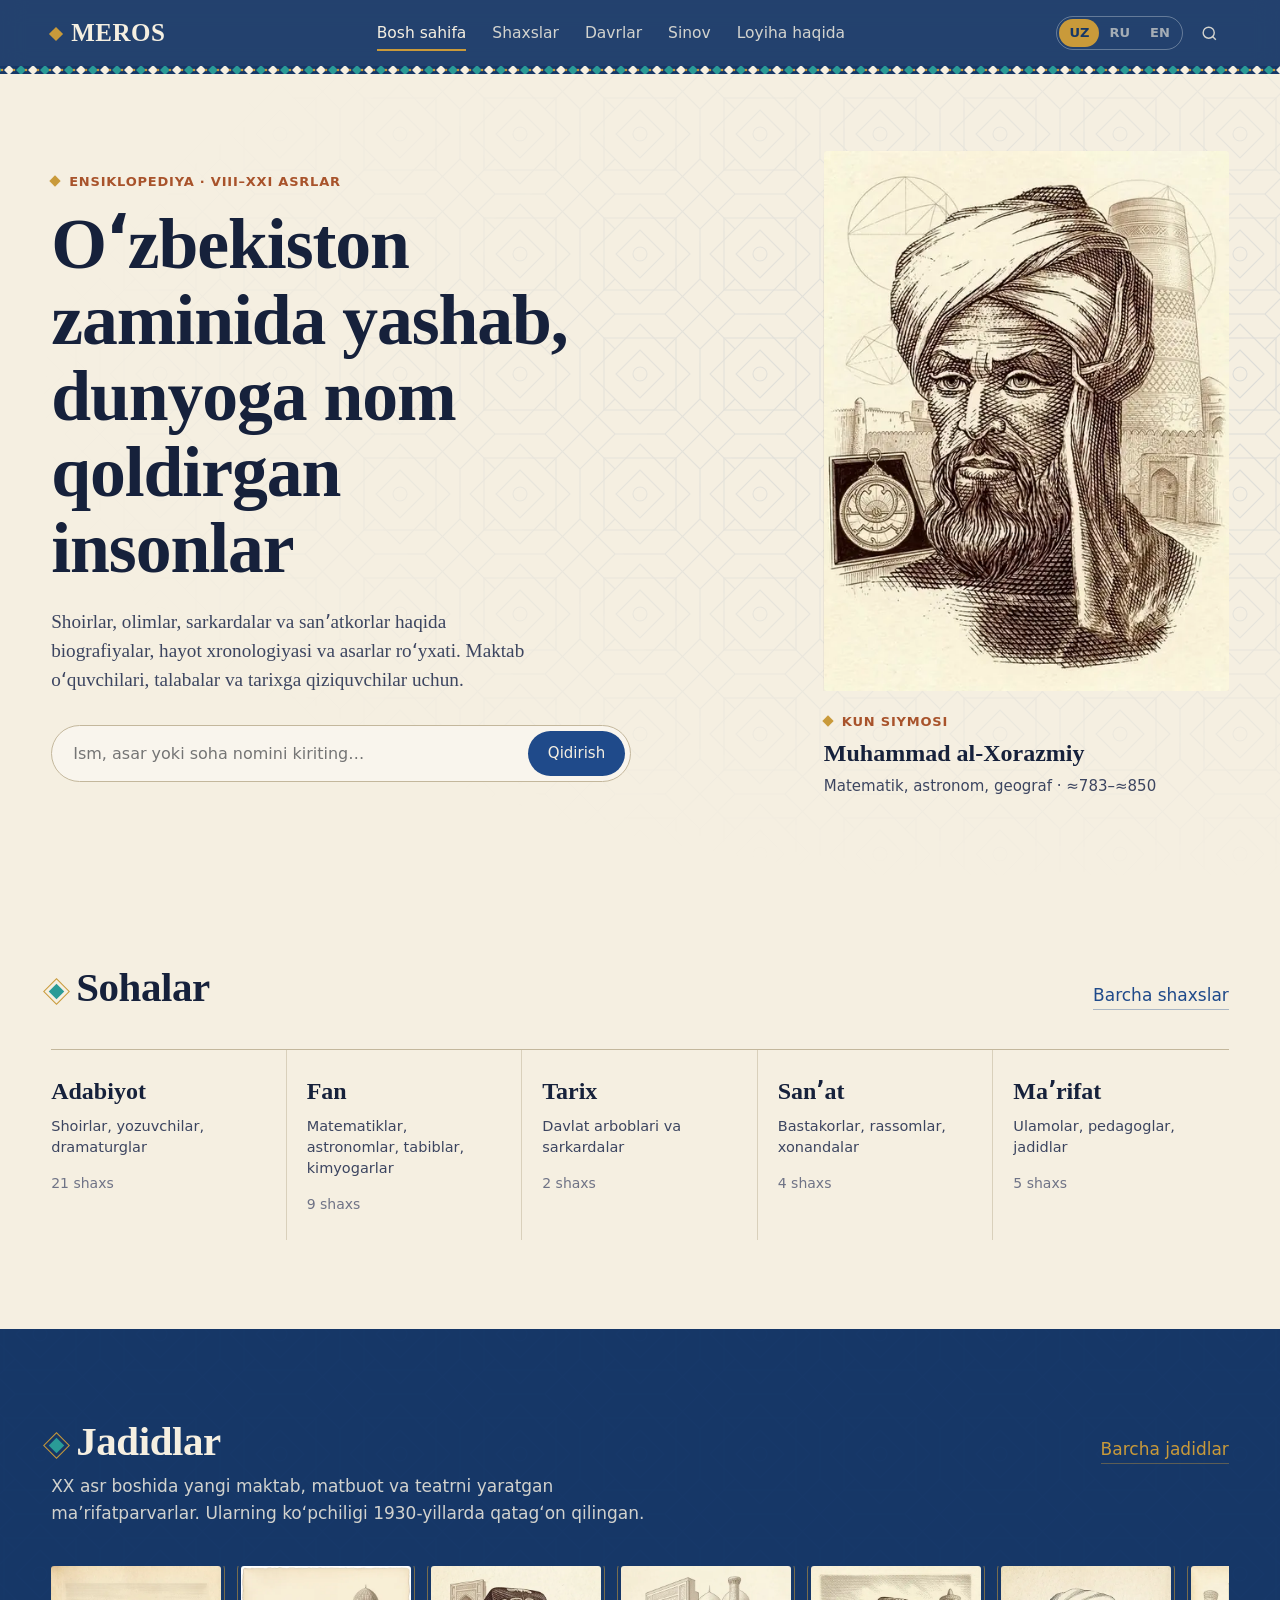
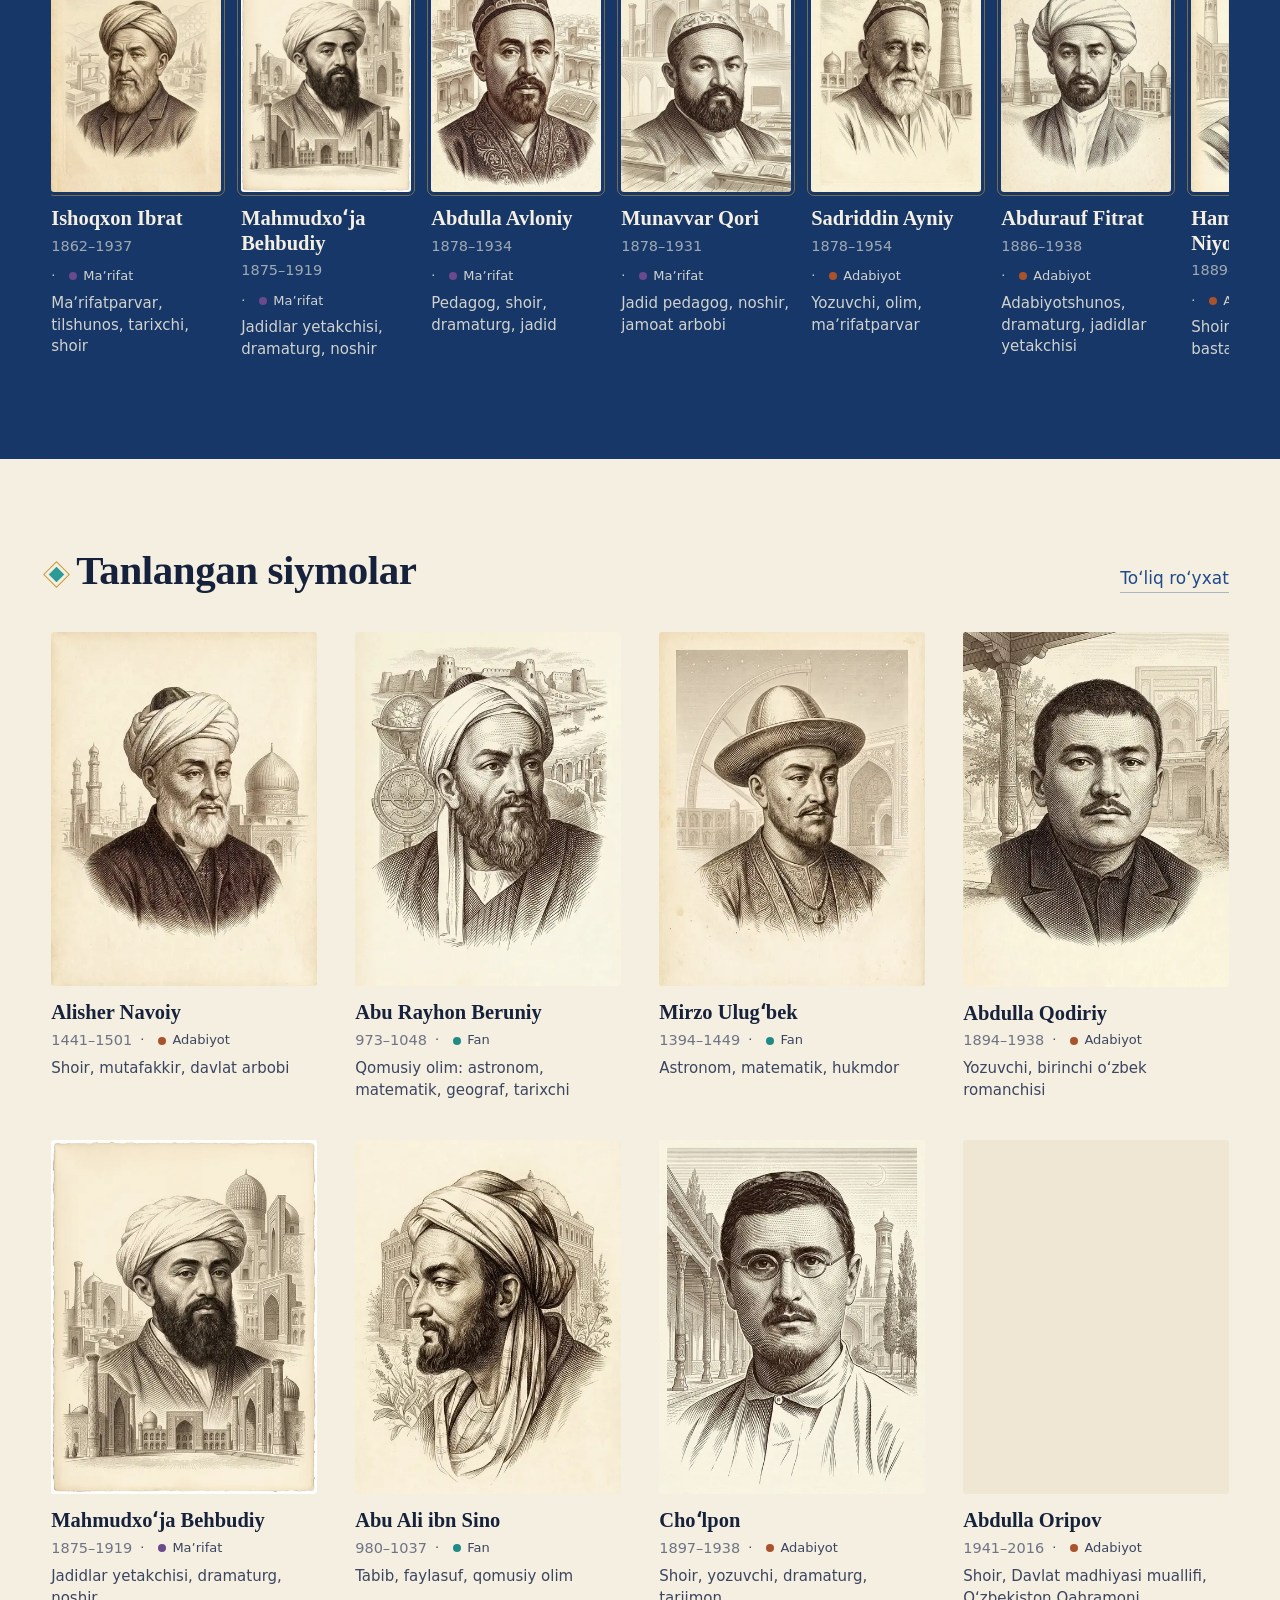
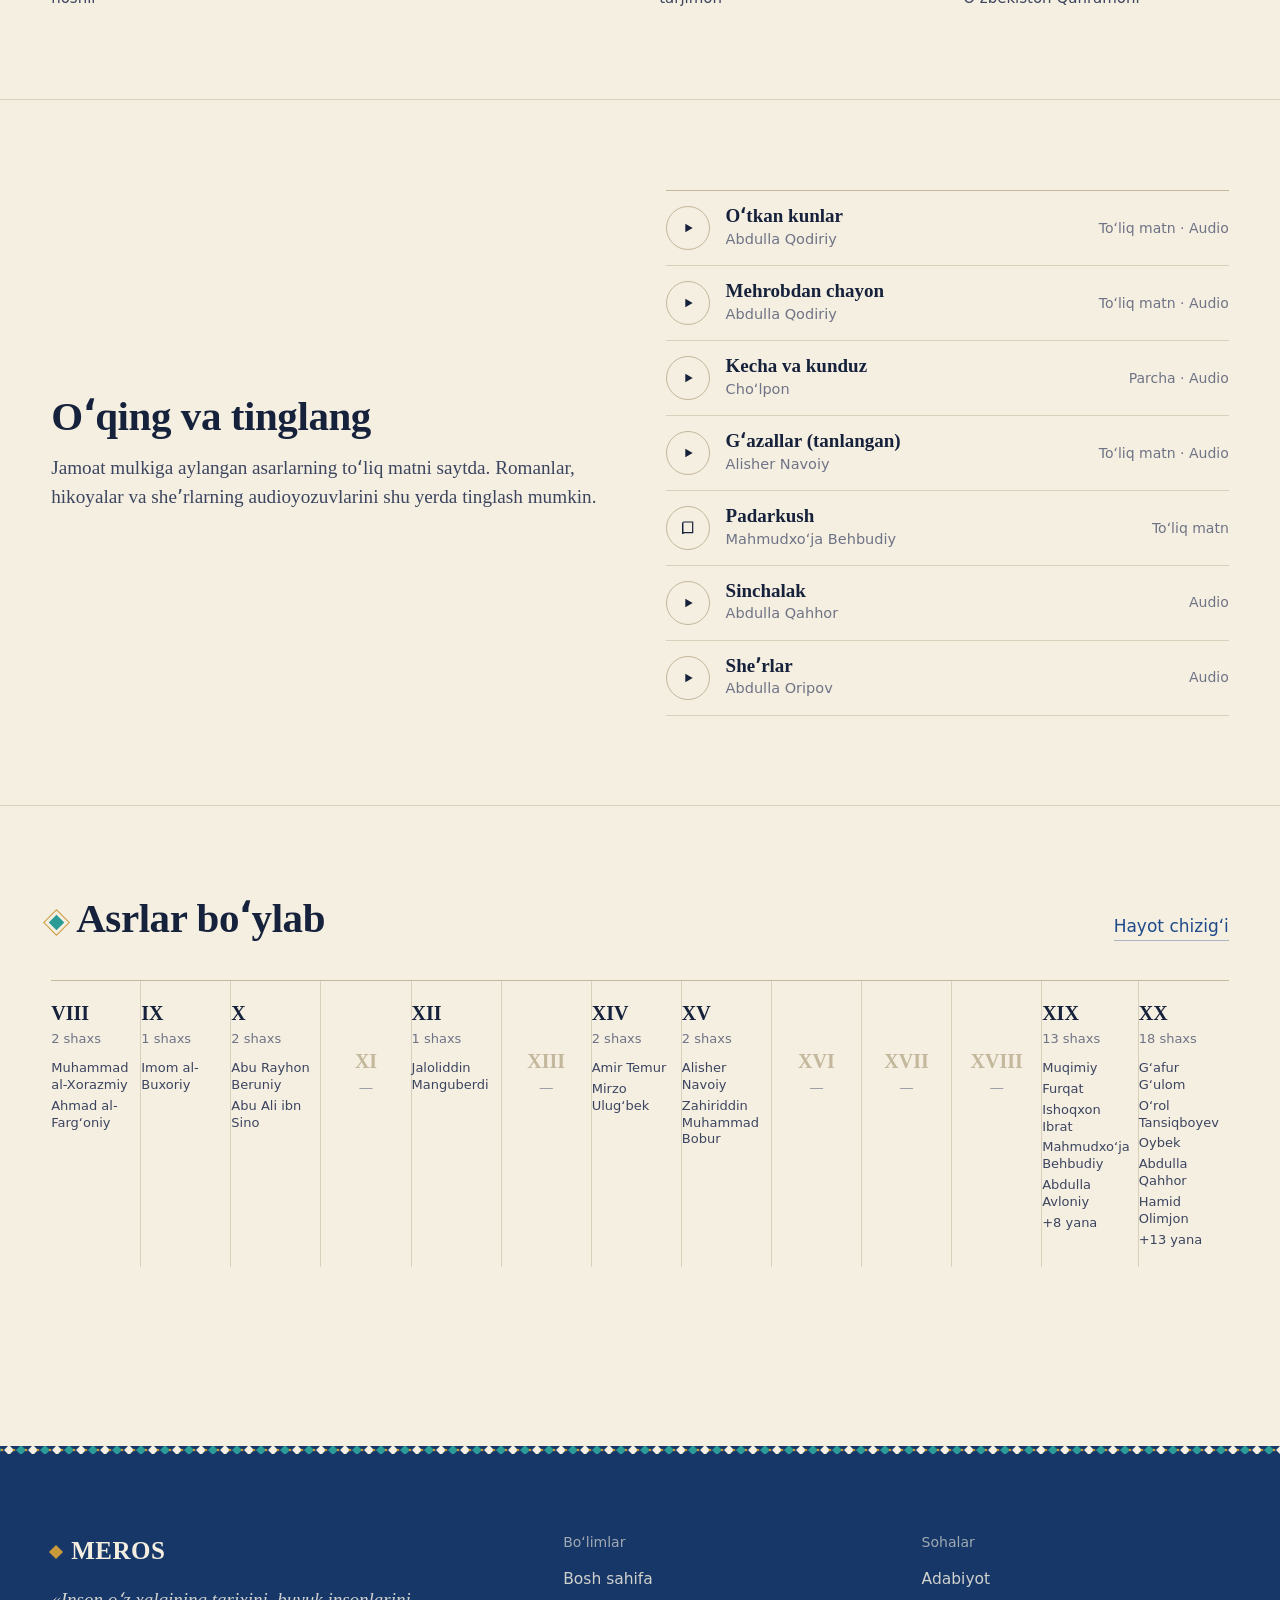
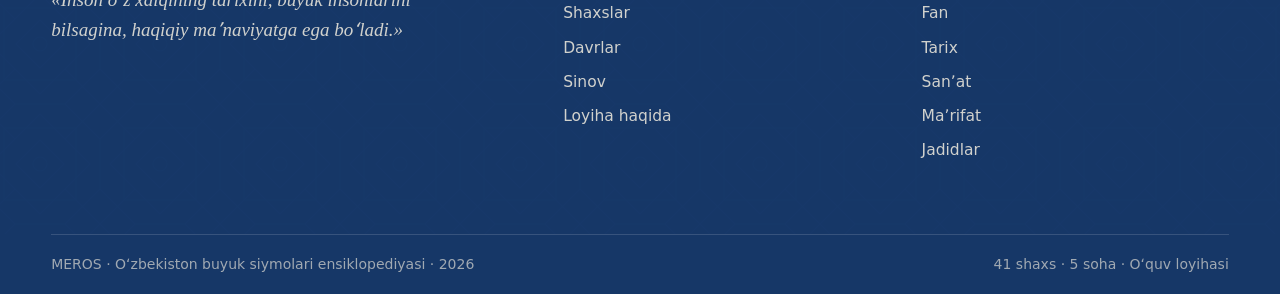
==== commit f8b91d99: "Add files via upload" ====
--- a/index.html
+++ b/index.html
@@ -7,7 +7,7 @@
   <link rel="preconnect" href="https://fonts.gstatic.com" crossorigin>
   <link href="https://fonts.googleapis.com/css2?family=Source+Serif+4:ital,opsz,wght@0,8..60,400;0,8..60,600;1,8..60,400&family=Golos+Text:wght@400;500;600&display=swap" rel="stylesheet">
   <link rel="stylesheet" href="css/style.css">
-  <link rel="icon" href="data:image/svg+xml,%3Csvg xmlns=%27http://www.w3.org/2000/svg%27 viewBox=%270 0 32 32%27%3E%3Crect width=%2732%27 height=%2732%27 rx=%276%27 fill=%27%231d1a14%27/%3E%3Ctext x=%2716%27 y=%2723%27 font-family=%27Georgia,serif%27 font-size=%2720%27 font-weight=%27700%27 fill=%27%23f6f0e4%27 text-anchor=%27middle%27%3EM%3C/text%3E%3C/svg%3E">
+  <link rel="icon" href="data:image/svg+xml,%3Csvg xmlns=%27http://www.w3.org/2000/svg%27 viewBox=%270 0 32 32%27%3E%3Crect width=%2732%27 height=%2732%27 rx=%276%27 fill=%27%23163767%27/%3E%3Ctext x=%2716%27 y=%2723%27 font-family=%27Georgia,serif%27 font-size=%2720%27 font-weight=%27700%27 fill=%27%23c99a3a%27 text-anchor=%27middle%27%3EM%3C/text%3E%3C/svg%3E">
   <script>document.documentElement.classList.add('js')</script>
   <title data-i18n="title.index">MEROS — Oʻzbekiston buyuk siymolari ensiklopediyasi</title>
   <meta name="description" content="Oʻzbekiston zaminida yashab, dunyoga nom qoldirgan shoirlar, olimlar va maʼrifatparvarlar haqida biografiyalar, asarlar va audiokitoblar.">
--- a/css/style.css
+++ b/css/style.css
@@ -1,35 +1,42 @@
-/* MEROS — dizayn tizimi. Qogʻoz, siyoh, gravyura. */
+/* MEROS — dizayn tizimi. Registon koshinlari: lojuvard, feruza, oltin, fil suyagi qogʻoz. */
 :root {
-  --paper: #f6f0e4;
-  --paper-2: #efe7d7;
-  --paper-3: #e6dcc8;
-  --ink: #1d1a14;
-  --ink-2: #463f33;
-  --mute: #7b7263;
-  --rule: #ddd2bd;
-  --rule-2: #c8baa0;
-  --accent: #8a3b1f;      /* terrakota — faqat urgʻu uchun */
-  --accent-2: #b0512c;
-  --lapis: #274a7a;
-  --f-adabiyot: #8a3b1f; --f-fan: #2f6a67; --f-tarix: #6b4a8a; --f-sanat: #a7792b; --f-marifat: #274a7a;
+  --paper: #f5efe1;
+  --paper-2: #ece4d1;
+  --paper-3: #e1d6bf;
+  --ink: #16213b;
+  --ink-2: #3c4560;
+  --mute: #6f7386;
+  --rule: #d9d0bb;
+  --rule-2: #c3b79c;
+  --lapis: #1f4a8a;      /* lojuvard — asosiy urgʻu */
+  --lapis-2: #163767;    /* toʻq lojuvard — sarlavha va poydevor foni */
+  --turq: #2a9b97;       /* feruza */
+  --gold: #c99a3a;       /* oltin */
+  --terra: #a8532b;      /* terrakota gʻisht */
+  --accent: var(--lapis);
+  --accent-2: var(--turq);
+  --f-adabiyot: #a8532b; --f-fan: #1f8a86; --f-tarix: #274f8f; --f-sanat: #b5852a; --f-marifat: #6a4a8c;
   --serif: "Source Serif 4", "Iowan Old Style", Georgia, serif;
   --sans: "Golos Text", "Segoe UI", system-ui, sans-serif;
   --gutter: clamp(16px, 4vw, 56px);
   --max: 1280px;
   --ease: cubic-bezier(.22,.7,.2,1);
+  --girih: url("data:image/svg+xml,%3Csvg xmlns='http://www.w3.org/2000/svg' width='120' height='120' viewBox='0 0 120 120' fill='none' stroke='%231f4a8a' stroke-width='1.1'%3E%3Cpath d='M35 0h50l35 35v50l-35 35H35L0 85V35z'/%3E%3Cpath d='M24 24h72v72H24z'/%3E%3Cpath d='M60 10l50 50-50 50-50-50z'/%3E%3Cpath d='M60 36l24 24-24 24-24-24z'/%3E%3Ccircle cx='60' cy='60' r='7'/%3E%3Cpath d='M0 0l35 35M120 0L85 35M0 120l35-35M120 120L85 85'/%3E%3C/svg%3E");
+  --frieze: url("data:image/svg+xml,%3Csvg xmlns='http://www.w3.org/2000/svg' width='48' height='10' viewBox='0 0 48 10'%3E%3Crect width='48' height='10' fill='%23163767'/%3E%3Cpath d='M0 5l5-5 5 5-5 5zM24 5l5-5 5 5-5 5z' fill='%232a9b97'/%3E%3Cpath d='M12 5l5-5 5 5-5 5zM36 5l5-5 5 5-5 5z' fill='%23f5efe1'/%3E%3Ccircle cx='10' cy='5' r='1.3' fill='%23c99a3a'/%3E%3Ccircle cx='22' cy='5' r='1.3' fill='%23c99a3a'/%3E%3Ccircle cx='34' cy='5' r='1.3' fill='%23c99a3a'/%3E%3Ccircle cx='46' cy='5' r='1.3' fill='%23c99a3a'/%3E%3C/svg%3E");
 }
 @media (prefers-color-scheme: dark) {
   :root:not([data-theme="light"]) {
-    --paper: #16140f; --paper-2: #1e1b15; --paper-3: #29251d;
-    --ink: #eee7d8; --ink-2: #cdc4b2; --mute: #958b7a; --rule: #332e25; --rule-2: #4a4336;
-    --accent: #e0875f; --accent-2: #f0a07b; --lapis: #9dbbe8;
-    --f-adabiyot: #e0875f; --f-fan: #74b8b3; --f-tarix: #b79ad6; --f-sanat: #d8ad5e; --f-marifat: #9dbbe8;
+    --paper: #0e1729; --paper-2: #152139; --paper-3: #1e2c4a;
+    --ink: #efe8d6; --ink-2: #cdc7b4; --mute: #8f95a8; --rule: #253352; --rule-2: #35466b;
+    --lapis: #7fa7e6; --lapis-2: #0a1120; --turq: #5cc4bf; --gold: #dcb45a;
+    --f-adabiyot: #e0875f; --f-fan: #6dc3be; --f-tarix: #8fb0ea; --f-sanat: #dcb45a; --f-marifat: #b79ad6;
+    --girih: url("data:image/svg+xml,%3Csvg xmlns='http://www.w3.org/2000/svg' width='120' height='120' viewBox='0 0 120 120' fill='none' stroke='%237fa7e6' stroke-width='1.1'%3E%3Cpath d='M35 0h50l35 35v50l-35 35H35L0 85V35z'/%3E%3Cpath d='M24 24h72v72H24z'/%3E%3Cpath d='M60 10l50 50-50 50-50-50z'/%3E%3Cpath d='M60 36l24 24-24 24-24-24z'/%3E%3Ccircle cx='60' cy='60' r='7'/%3E%3Cpath d='M0 0l35 35M120 0L85 35M0 120l35-35M120 120L85 85'/%3E%3C/svg%3E");
   }
 }
 :root[data-theme="dark"] {
-  --paper: #16140f; --paper-2: #1e1b15; --paper-3: #29251d;
-  --ink: #eee7d8; --ink-2: #cdc4b2; --mute: #958b7a; --rule: #332e25; --rule-2: #4a4336;
-  --accent: #e0875f; --accent-2: #f0a07b; --lapis: #9dbbe8;
+  --paper: #0e1729; --paper-2: #152139; --paper-3: #1e2c4a;
+  --ink: #efe8d6; --ink-2: #cdc7b4; --mute: #8f95a8; --rule: #253352; --rule-2: #35466b;
+  --lapis: #7fa7e6; --lapis-2: #0a1120; --turq: #5cc4bf; --gold: #dcb45a;
 }
 *, *::before, *::after { box-sizing: border-box; }
 html { -webkit-text-size-adjust: 100%; }
@@ -216,7 +223,7 @@
 .page-head { padding: clamp(36px, 5vw, 72px) 0 clamp(20px, 3vw, 36px); }
 .page-head .display { font-size: clamp(38px, 5vw, 64px); margin: 0 0 14px; }
 .page-head .lede { max-width: 60ch; }
-.toolbar { position: sticky; top: 66px; z-index: 30; background: color-mix(in srgb, var(--paper) 94%, transparent); backdrop-filter: blur(8px); border-bottom: 1px solid var(--rule); display: grid; grid-template-columns: 1fr auto; gap: 14px; align-items: center; padding: 12px 0; }
+.toolbar { position: sticky; top: 74px; z-index: 30; background: color-mix(in srgb, var(--paper) 94%, transparent); backdrop-filter: blur(8px); border-bottom: 1px solid var(--rule); display: grid; grid-template-columns: 1fr auto; gap: 14px; align-items: center; padding: 12px 0; }
 .chips { display: flex; gap: 6px; flex-wrap: wrap; }
 .chip { padding: 7px 14px; border: 1px solid var(--rule-2); border-radius: 999px; font-size: 14.5px; color: var(--ink-2); transition: all .2s var(--ease); }
 .chip:hover { border-color: var(--ink); color: var(--ink); }
@@ -560,3 +567,80 @@
   .grid.g-4, .grid.g-3 { grid-template-columns: 1fr 1fr; }
 }
 @media (hover: none) { .card:hover .portrait img { transform: none; } .tw:hover { transform: none; box-shadow: none; } .qopt:hover { transform: none; } }
+
+
+/* ===== Registon: koshin va girih ===== */
+/* Lojuvard bosh qism va poydevor: ichki ranglarni tokenlar orqali almashtiramiz */
+.site-header, .site-footer, .jadid-band {
+  --ink: #f5efe1; --ink-2: rgba(245,239,225,.84); --mute: rgba(245,239,225,.62);
+  --paper: var(--lapis-2); --paper-2: rgba(255,255,255,.07); --paper-3: rgba(255,255,255,.12);
+  --rule: rgba(255,255,255,.14); --rule-2: rgba(255,255,255,.3); --accent: var(--gold);
+  background: var(--lapis-2); color: var(--ink);
+}
+.site-header { background: color-mix(in srgb, var(--lapis-2) 94%, transparent); border-bottom: 0; padding-bottom: 8px; }
+.site-header::after, .site-footer::before { content: ""; display: block; height: 8px; background: var(--frieze) repeat-x center / 48px 10px; }
+.site-header::after { position: absolute; left: 0; right: 0; bottom: 0; }
+.site-header .brand-mark { color: #f5efe1; }
+.site-header .brand-mark::before { content: ""; display: inline-block; width: 10px; height: 10px; margin-right: 10px; vertical-align: 2px; background: var(--gold); transform: rotate(45deg); }
+.nav a::after { background: var(--gold); }
+.lang { border-color: rgba(255,255,255,.3); }
+.lang button[aria-pressed="true"] { background: var(--gold); color: var(--lapis-2); }
+.icon-btn { color: rgba(245,239,225,.84); }
+.icon-btn:hover { background: rgba(255,255,255,.1); }
+@media (max-width: 900px) { .nav.open { top: 74px; background: var(--lapis-2); border-bottom: 1px solid rgba(255,255,255,.14); } }
+
+.site-footer { border-top: 0; position: relative; overflow: hidden; }
+.site-footer .top, .site-footer .bottom { position: relative; }
+.site-footer .top::before { content: ""; position: absolute; inset: 0 -100vw; background: var(--girih) center / 120px 120px; opacity: .06; pointer-events: none; }
+.site-footer .top { padding-top: clamp(48px, 6vw, 80px); }
+.site-footer .fq { color: rgba(245,239,225,.84); }
+.site-footer .bottom { border-top: 1px solid rgba(255,255,255,.14); }
+.site-footer .brand-mark::before { content: ""; display: inline-block; width: 10px; height: 10px; margin-right: 10px; vertical-align: 2px; background: var(--gold); transform: rotate(45deg); }
+
+/* Bosh sahifa: girih fonli hero */
+.hero { position: relative; overflow: hidden; }
+.hero::before { content: ""; position: absolute; inset: 0; background: var(--girih) center top / 120px 120px; opacity: .13; pointer-events: none; -webkit-mask-image: radial-gradient(120% 90% at 85% 40%, #000 0%, transparent 70%); mask-image: radial-gradient(120% 90% at 85% 40%, #000 0%, transparent 70%); }
+.hero .wrap { position: relative; }
+.hero .label { color: var(--terra); font-weight: 600; letter-spacing: .06em; text-transform: uppercase; font-size: 13px; }
+.hero .label::before { content: ""; display: inline-block; width: 8px; height: 8px; margin-right: 10px; background: var(--gold); transform: rotate(45deg); vertical-align: 1px; }
+.hero-feature .portrait { outline: 1px solid var(--gold); outline-offset: 6px; }
+
+/* Boʻlim sarlavhalari oldida kichik koshin belgisi */
+.section-head .h2::before, .page-head .display::before { content: ""; display: inline-block; width: 11px; height: 11px; margin-right: 14px; background: var(--turq); transform: rotate(45deg); vertical-align: middle; box-shadow: 0 0 0 3px var(--paper), 0 0 0 4px var(--gold); }
+.page-head .display::before { width: 14px; height: 14px; }
+
+/* Jadidlar: lojuvard koshin tasmasi */
+.jadid-band { position: relative; }
+.jadid-band::before { content: ""; position: absolute; inset: 0; background: var(--girih) center / 120px 120px; opacity: .07; pointer-events: none; }
+.jadid-band .wrap { position: relative; }
+.jadid-band .section-head .h2::before { box-shadow: 0 0 0 3px var(--lapis-2), 0 0 0 4px var(--gold); }
+.jadid-band .link { color: var(--gold); border-color: rgba(201,154,58,.4); }
+.jadid-band .portrait { outline: 1px solid rgba(201,154,58,.55); outline-offset: 3px; }
+.section + .jadid-band, .jadid-band + .section { border-top: 0; }
+.jadid-band .card-role, .jadid-band .section-head p { color: rgba(245,239,225,.84); }
+
+/* Tugmalar va urgʻular */
+.btn { border-color: var(--lapis); color: var(--lapis); }
+.btn:hover { background: var(--lapis); color: #f5efe1; }
+.btn-primary { background: var(--lapis); color: #f5efe1; }
+.btn-primary:hover { background: var(--turq); border-color: var(--turq); }
+.btn-ghost { border-color: var(--rule-2); color: var(--ink); }
+.hero-search button, .chip[aria-pressed="true"], .seg button[aria-pressed="true"] { background: var(--lapis); color: #f5efe1; border-color: var(--lapis); }
+.hero-search button:hover { background: var(--turq); }
+.listen-item:hover .play { background: var(--lapis); border-color: var(--lapis); color: #f5efe1; }
+.journey-end:last-child { background: var(--lapis-2); color: #f5efe1; }
+.jline .path, .jdot, .jlist, .jlist li::before, .quote { border-color: var(--turq); }
+.jline .path { stroke: var(--turq); }
+.jdot.end { background: var(--turq); border-color: var(--turq); }
+.jdot { border-color: var(--turq); }
+.tw .kind .n, .keypoints li::before { color: var(--terra); }
+.portrait { border-radius: 3px; }
+::selection { background: var(--lapis); color: #f5efe1; }
+@media (prefers-color-scheme: dark) {
+  :root:not([data-theme="light"]) .btn-primary, :root:not([data-theme="light"]) .hero-search button, :root:not([data-theme="light"]) .chip[aria-pressed="true"], :root:not([data-theme="light"]) .seg button[aria-pressed="true"], :root:not([data-theme="light"]) .listen-item:hover .play { background: var(--lapis); color: #0e1729; }
+  :root:not([data-theme="light"]) .btn:hover { color: #0e1729; }
+  :root:not([data-theme="light"]) .hero::before { opacity: .1; }
+  :root:not([data-theme="light"]) .site-header, :root:not([data-theme="light"]) .site-footer, :root:not([data-theme="light"]) .jadid-band { --accent: var(--gold); }
+}
+@media (max-width: 760px) { .site-header::after, .site-footer::before { height: 6px; background-size: 36px 7.5px; } .hero::before { -webkit-mask-image: linear-gradient(to bottom, #000, transparent 85%); mask-image: linear-gradient(to bottom, #000, transparent 85%); opacity: .09; } }
+@media print { .site-header::after, .site-footer::before, .hero::before, .jadid-band::before { display: none; } }
